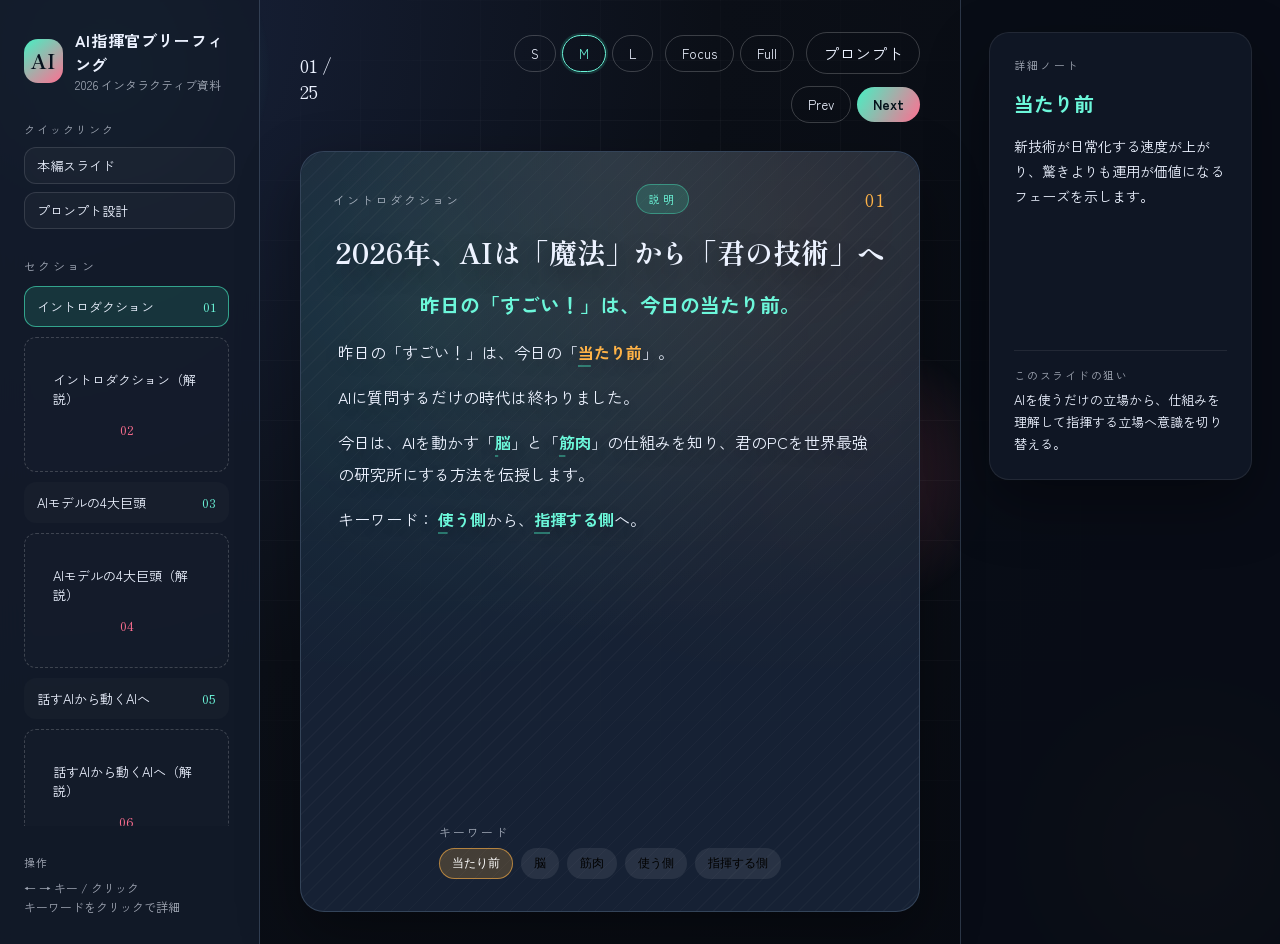
==== index.html @ 829281cc "Enhance prompt deck layout and effects" ====
<!doctype html>
<html lang="ja">
<head>
  <meta charset="utf-8" />
  <meta name="viewport" content="width=device-width, initial-scale=1" />
  <title>AI指揮官ブリーフィング 2026</title>
  <link rel="stylesheet" href="styles.css" />
  <script async src="https://www.googletagmanager.com/gtag/js?id=G-KHQQV2JC7B"></script>
  <script>
    window.dataLayer = window.dataLayer || [];
    function gtag() { dataLayer.push(arguments); }
    gtag("js", new Date());
    gtag("config", "G-KHQQV2JC7B");
  </script>
</head>
<body>
  <div class="ambient" aria-hidden="true">
    <div class="orb orb-one"></div>
    <div class="orb orb-two"></div>
    <div class="orb orb-three"></div>
    <div class="grid"></div>
  </div>

  <div class="petal-field" aria-hidden="true">
    <span class="petal" style="--x: 6%; --d: 18s; --delay: -3s; --size: 10px; --drift: 30px;"></span>
    <span class="petal" style="--x: 14%; --d: 22s; --delay: -8s; --size: 12px; --drift: 40px;"></span>
    <span class="petal" style="--x: 22%; --d: 20s; --delay: -5s; --size: 8px; --drift: 26px;"></span>
    <span class="petal" style="--x: 32%; --d: 26s; --delay: -12s; --size: 14px; --drift: 48px;"></span>
    <span class="petal" style="--x: 41%; --d: 19s; --delay: -2s; --size: 9px; --drift: 22px;"></span>
    <span class="petal" style="--x: 52%; --d: 24s; --delay: -10s; --size: 11px; --drift: 36px;"></span>
    <span class="petal" style="--x: 61%; --d: 21s; --delay: -6s; --size: 13px; --drift: 32px;"></span>
    <span class="petal" style="--x: 70%; --d: 23s; --delay: -9s; --size: 10px; --drift: 28px;"></span>
    <span class="petal" style="--x: 78%; --d: 27s; --delay: -15s; --size: 15px; --drift: 52px;"></span>
    <span class="petal" style="--x: 86%; --d: 20s; --delay: -4s; --size: 9px; --drift: 24px;"></span>
    <span class="petal" style="--x: 92%; --d: 25s; --delay: -11s; --size: 12px; --drift: 44px;"></span>
    <span class="petal" style="--x: 97%; --d: 19s; --delay: -7s; --size: 8px; --drift: 20px;"></span>
  </div>

  <div class="app">
    <aside class="sidebar">
      <div class="brand">
        <div class="brand-mark">AI</div>
        <div class="brand-text">
          <div class="brand-title">AI指揮官ブリーフィング</div>
          <div class="brand-sub">2026 インタラクティブ資料</div>
        </div>
      </div>

      <div class="quick-links">
        <div class="quick-title">クイックリンク</div>
        <div class="quick-list">
          <a class="quick-link" href="index.html">本編スライド</a>
          <a class="quick-link" href="prompt.html">プロンプト設計</a>
        </div>
      </div>

      <nav class="nav">
        <div class="nav-title">セクション</div>
        <ul id="nav-list" class="nav-list" aria-label="スライド一覧"></ul>
      </nav>

      <div class="sidebar-foot">
        <div class="hint">操作</div>
        <div class="hint-row">← → キー / クリック</div>
        <div class="hint-row">キーワードをクリックで詳細</div>
      </div>
    </aside>

    <main class="main">
      <header class="topbar">
        <div class="progress">
          <span id="progress-number">01</span>
          <span class="progress-divider">/</span>
          <span id="progress-total">12</span>
        </div>
        <div class="progress-bar"><span id="progress-bar"></span></div>
        <div class="controls">
          <div class="control-group size-controls" role="group" aria-label="スライドサイズ">
            <button class="btn size-btn" data-size="small" type="button">S</button>
            <button class="btn size-btn is-active" data-size="medium" type="button">M</button>
            <button class="btn size-btn" data-size="large" type="button">L</button>
          </div>
          <div class="control-group view-controls" role="group" aria-label="表示モード">
            <button id="focus-btn" class="btn" type="button" aria-pressed="false">Focus</button>
            <button id="fullscreen-btn" class="btn" type="button" aria-pressed="false">Full</button>
          </div>
          <div class="control-group link-controls" role="group" aria-label="関連ページ">
            <a class="btn" href="prompt.html">プロンプト</a>
          </div>
          <div class="control-group nav-controls">
            <button id="prev-btn" class="btn" type="button">Prev</button>
            <button id="next-btn" class="btn btn-primary" type="button">Next</button>
          </div>
        </div>
      </header>

      <section class="slide" aria-live="polite">
        <div class="slide-meta">
          <span id="slide-section" class="slide-section">イントロダクション</span>
          <span id="slide-variant" class="slide-variant">説明</span>
          <span id="slide-number" class="slide-number">01</span>
        </div>
        <h1 id="slide-title" class="slide-title"></h1>
        <h2 id="slide-headline" class="slide-headline"></h2>
        <div id="slide-body" class="slide-body"></div>
        <div class="keyword-area">
          <div class="keyword-label">キーワード</div>
          <div id="keyword-chips" class="keyword-chips"></div>
        </div>
      </section>
    </main>

    <aside class="detail">
      <div class="detail-inner">
        <div class="detail-title">詳細ノート</div>
        <div id="detail-keyword" class="detail-keyword">キーワードを選択</div>
        <div id="detail-text" class="detail-text">本文内のハイライト語をクリックすると、補足の説明が表示されます。</div>
        <div class="detail-footer">
          <div class="detail-foot-label">このスライドの狙い</div>
          <div id="detail-goal" class="detail-goal"></div>
        </div>
      </div>
    </aside>
  </div>

  <script src="script.js"></script>
</body>
</html>
---- styles.css ----
@import url("https://fonts.googleapis.com/css2?family=Shippori+Mincho:wght@500;700&family=Zen+Kaku+Gothic+New:wght@400;500;700&display=swap");

:root {
  color-scheme: light;
  --bg: #0b0f17;
  --bg-soft: #131b2a;
  --panel: rgba(19, 27, 42, 0.92);
  --panel-strong: rgba(24, 35, 54, 0.95);
  --text: #ecf2ff;
  --muted: rgba(236, 242, 255, 0.65);
  --accent: #46f0c3;
  --accent-strong: #6cf7da;
  --accent-warm: #ffb347;
  --accent-rose: #ff6f91;
  --border: rgba(109, 132, 162, 0.35);
  --shadow: 0 24px 60px rgba(0, 0, 0, 0.35);
  --title-font: "Shippori Mincho", "Yu Mincho", "YuMincho", serif;
  --body-font: "Zen Kaku Gothic New", "Yu Gothic", "YuGothic", sans-serif;
  --slide-max: 980px;
  --slide-pad: 32px;
  --title-size: 28px;
  --headline-size: 20px;
  --body-size: 16px;
  --text-max: 68ch;
}

* {
  box-sizing: border-box;
}

body {
  margin: 0;
  min-height: 100vh;
  font-family: var(--body-font);
  color: var(--text);
  background: radial-gradient(circle at top left, #1a2540 0%, #0b0f17 45%, #070a11 100%);
  overflow: hidden;
}

body.prompt-page {
  overflow: hidden;
  background: radial-gradient(circle at top right, #1f2a1f 0%, #0b1216 45%, #080a12 100%);
}

body.prompt-page::before {
  content: "";
  position: fixed;
  inset: 0;
  background: linear-gradient(120deg, rgba(255, 214, 102, 0.12), rgba(72, 201, 176, 0.08), rgba(7, 10, 17, 0));
  mix-blend-mode: screen;
  pointer-events: none;
  z-index: 0;
}

body.prompt-page::after {
  content: "";
  position: fixed;
  inset: 0;
  background-image: repeating-linear-gradient(0deg, rgba(255, 255, 255, 0.03) 0px, rgba(255, 255, 255, 0.03) 1px, transparent 1px, transparent 5px);
  opacity: 0.2;
  pointer-events: none;
  z-index: 0;
}

body.prompt-page .orb-one {
  background: radial-gradient(circle, rgba(255, 214, 102, 0.38), transparent 60%);
}

body.prompt-page .orb-two {
  background: radial-gradient(circle, rgba(72, 201, 176, 0.32), transparent 60%);
}

body.prompt-page .orb-three {
  background: radial-gradient(circle, rgba(255, 145, 77, 0.25), transparent 60%);
}

body.prompt-page .grid {
  background-image:
    linear-gradient(rgba(255, 255, 255, 0.035) 1px, transparent 1px),
    linear-gradient(90deg, rgba(255, 255, 255, 0.03) 1px, transparent 1px),
    linear-gradient(45deg, rgba(255, 255, 255, 0.02) 1px, transparent 1px);
  background-size: 72px 72px, 72px 72px, 36px 36px;
  mask-image: radial-gradient(circle at center, rgba(0, 0, 0, 1) 30%, transparent 75%);
}

body.prompt-page .petal {
  background: radial-gradient(circle at 30% 30%, rgba(255, 255, 255, 0.9), rgba(255, 214, 102, 0.6) 40%, rgba(255, 145, 77, 0.2) 75%);
  opacity: 0.45;
}

body.prompt-page .wind {
  position: absolute;
  inset: -20% -30%;
  background:
    radial-gradient(circle at 10% 20%, rgba(255, 255, 255, 0.2), transparent 55%),
    radial-gradient(circle at 80% 10%, rgba(255, 214, 102, 0.25), transparent 60%),
    radial-gradient(circle at 70% 70%, rgba(72, 201, 176, 0.22), transparent 60%),
    repeating-linear-gradient(25deg, rgba(255, 255, 255, 0.08) 0px, rgba(255, 255, 255, 0.08) 48px, transparent 48px, transparent 130px);
  filter: blur(5px);
  opacity: 0.85;
  mix-blend-mode: screen;
  animation: windFlow 16s ease-in-out infinite;
  pointer-events: none;
}

@keyframes windFlow {
  0% {
    transform: translate3d(-6%, 1%, 0) rotate(0.4deg) scale(1.02);
    opacity: 0.7;
  }
  50% {
    transform: translate3d(6%, -3%, 0) rotate(-0.6deg) scale(1.05);
    opacity: 0.95;
  }
  100% {
    transform: translate3d(-6%, 1%, 0) rotate(0.4deg) scale(1.02);
    opacity: 0.7;
  }
}

body[data-slide-size="small"] {
  --slide-max: 860px;
  --slide-pad: 28px;
  --title-size: 26px;
  --headline-size: 19px;
  --body-size: 15px;
  --text-max: 64ch;
}

body[data-slide-size="large"] {
  --slide-max: 1120px;
  --slide-pad: 38px;
  --title-size: 30px;
  --headline-size: 22px;
  --body-size: 17px;
  --text-max: 72ch;
}

.ambient {
  position: fixed;
  inset: 0;
  z-index: 0;
  pointer-events: none;
}

.petal-field {
  position: fixed;
  inset: 0;
  z-index: 0;
  pointer-events: none;
  overflow: hidden;
}

.petal {
  position: absolute;
  top: -10%;
  left: var(--x, 50%);
  width: var(--size, 10px);
  height: calc(var(--size, 10px) * 0.7);
  background: radial-gradient(circle at 30% 30%, rgba(255, 255, 255, 0.9), rgba(255, 179, 214, 0.65) 40%, rgba(255, 111, 145, 0.2) 75%);
  border-radius: 60% 40% 60% 40%;
  opacity: 0.5;
  filter: blur(0.2px);
  animation: petalFall var(--d, 20s) linear infinite;
  animation-delay: var(--delay, 0s);
  transform-origin: center;
}

.orb {
  position: absolute;
  border-radius: 999px;
  filter: blur(0px);
  opacity: 0.7;
  mix-blend-mode: screen;
}

.orb-one {
  width: 380px;
  height: 380px;
  background: radial-gradient(circle, rgba(70, 240, 195, 0.4), transparent 60%);
  top: -120px;
  left: -80px;
}

.orb-two {
  width: 420px;
  height: 420px;
  background: radial-gradient(circle, rgba(255, 179, 71, 0.32), transparent 60%);
  bottom: -160px;
  right: -120px;
}

.orb-three {
  width: 320px;
  height: 320px;
  background: radial-gradient(circle, rgba(255, 111, 145, 0.28), transparent 60%);
  top: 35%;
  right: 20%;
}

.grid {
  position: absolute;
  inset: 0;
  background-image:
    linear-gradient(rgba(255, 255, 255, 0.04) 1px, transparent 1px),
    linear-gradient(90deg, rgba(255, 255, 255, 0.04) 1px, transparent 1px);
  background-size: 60px 60px;
  mask-image: radial-gradient(circle at center, rgba(0, 0, 0, 1) 35%, transparent 70%);
  animation: gridFloat 24s ease-in-out infinite;
}

.app {
  position: relative;
  z-index: 1;
  display: grid;
  grid-template-columns: 260px minmax(0, 1fr) 320px;
  min-height: 100vh;
}

.app.focus-mode {
  grid-template-columns: 76px minmax(0, 1fr) 0px;
}

.app.focus-mode .detail {
  display: none;
}

.app.focus-mode .sidebar {
  padding: 20px 10px;
}

.app.focus-mode .brand-text,
.app.focus-mode .nav-title,
.app.focus-mode .sidebar-foot,
.app.focus-mode .quick-links {
  display: none;
}

.app.focus-mode .nav-item {
  justify-content: center;
  padding: 8px;
}

.app.focus-mode .nav-item span:first-child {
  display: none;
}

.sidebar {
  background: var(--panel);
  backdrop-filter: blur(16px);
  padding: 28px 24px;
  border-right: 1px solid var(--border);
  display: flex;
  flex-direction: column;
  gap: 28px;
}

.brand {
  display: flex;
  align-items: center;
  gap: 12px;
}

.brand-mark {
  width: 44px;
  height: 44px;
  border-radius: 14px;
  background: linear-gradient(140deg, var(--accent), var(--accent-rose));
  font-weight: 700;
  display: grid;
  place-items: center;
  font-family: var(--title-font);
  color: #07121e;
  font-size: 20px;
}

.brand-title {
  font-weight: 700;
  font-size: 16px;
  letter-spacing: 0.04em;
}

.brand-sub {
  font-size: 12px;
  color: var(--muted);
}

.quick-links {
  display: flex;
  flex-direction: column;
  gap: 10px;
}

.quick-title {
  font-size: 11px;
  letter-spacing: 0.18em;
  text-transform: uppercase;
  color: var(--muted);
}

.quick-list {
  display: flex;
  flex-direction: column;
  gap: 8px;
}

.quick-link {
  display: inline-flex;
  align-items: center;
  gap: 8px;
  padding: 8px 12px;
  border-radius: 12px;
  border: 1px solid rgba(255, 255, 255, 0.12);
  color: var(--text);
  text-decoration: none;
  font-size: 13px;
  transition: all 0.2s ease;
  background: rgba(255, 255, 255, 0.03);
}

.quick-link:hover {
  border-color: rgba(70, 240, 195, 0.6);
  color: var(--accent-strong);
  transform: translateX(2px);
}

.nav-title {
  font-size: 12px;
  text-transform: uppercase;
  letter-spacing: 0.2em;
  color: var(--muted);
  margin-bottom: 12px;
}

.nav-list {
  list-style: none;
  padding: 0;
  margin: 0;
  display: flex;
  flex-direction: column;
  gap: 10px;
  max-height: 60vh;
  overflow: auto;
  padding-right: 6px;
}

.nav-list::-webkit-scrollbar {
  width: 4px;
}

.nav-list::-webkit-scrollbar-thumb {
  background: rgba(255, 255, 255, 0.2);
  border-radius: 999px;
}

.nav-item {
  display: flex;
  align-items: center;
  justify-content: space-between;
  gap: 12px;
  padding: 10px 12px;
  border-radius: 12px;
  background: rgba(255, 255, 255, 0.02);
  border: 1px solid transparent;
  cursor: pointer;
  transition: all 0.2s ease;
}

.nav-item:hover {
  border-color: rgba(255, 255, 255, 0.15);
  transform: translateX(2px);
}

.nav-item.active {
  background: rgba(70, 240, 195, 0.12);
  border-color: rgba(70, 240, 195, 0.6);
}

.nav-item.detail {
  border: 1px dashed rgba(255, 255, 255, 0.18);
  background: rgba(255, 255, 255, 0.01);
}

.nav-item.detail.active {
  border-color: rgba(255, 179, 71, 0.6);
  background: rgba(255, 179, 71, 0.12);
}

.nav-item span {
  font-size: 13px;
}

.nav-index {
  font-family: var(--title-font);
  font-size: 14px;
  color: var(--accent-strong);
}

.nav-item.detail .nav-index {
  color: var(--accent-rose);
}

.sidebar-foot {
  margin-top: auto;
  font-size: 12px;
  color: var(--muted);
  line-height: 1.6;
}

.hint {
  font-size: 11px;
  letter-spacing: 0.12em;
  text-transform: uppercase;
  margin-bottom: 6px;
}

.main {
  padding: 32px 40px 32px 40px;
  display: flex;
  flex-direction: column;
  gap: 28px;
  align-items: stretch;
}

.topbar {
  display: flex;
  align-items: center;
  gap: 16px;
}

.progress {
  font-family: var(--title-font);
  font-size: 18px;
}

.progress-bar {
  flex: 1;
  height: 6px;
  border-radius: 999px;
  background: rgba(255, 255, 255, 0.08);
  overflow: hidden;
}

#progress-bar {
  display: block;
  height: 100%;
  width: 0%;
  background: linear-gradient(90deg, var(--accent), var(--accent-warm));
  transition: width 0.3s ease;
}

.controls {
  display: flex;
  gap: 12px;
  align-items: center;
  justify-content: flex-end;
  flex-wrap: wrap;
}

.control-group {
  display: flex;
  gap: 6px;
  align-items: center;
}

.size-btn.is-active,
.btn.active {
  border-color: var(--accent-strong);
  color: var(--accent-strong);
  box-shadow: 0 0 0 2px rgba(70, 240, 195, 0.15);
}

.btn {
  padding: 8px 16px;
  border-radius: 999px;
  border: 1px solid rgba(255, 255, 255, 0.2);
  background: transparent;
  color: var(--text);
  font-family: var(--body-font);
  cursor: pointer;
  transition: all 0.2s ease;
  display: inline-flex;
  align-items: center;
  justify-content: center;
  text-decoration: none;
}

.btn:hover {
  border-color: var(--accent-strong);
  color: var(--accent-strong);
}

.btn-primary {
  background: linear-gradient(120deg, var(--accent), var(--accent-rose));
  color: #04121a;
  border: none;
  font-weight: 700;
}

.slide {
  flex: 1;
  background: var(--panel-strong);
  border-radius: 24px;
  padding: var(--slide-pad);
  border: 1px solid var(--border);
  box-shadow: var(--shadow);
  display: flex;
  flex-direction: column;
  gap: 18px;
  position: relative;
  overflow: hidden;
  width: 100%;
  max-width: var(--slide-max);
  align-self: center;
}

.slide.swap {
  animation: fadeUp 0.6s ease;
}

.slide::before {
  content: "";
  position: absolute;
  inset: 0;
  border-radius: 24px;
  background-image:
    radial-gradient(circle at 20% 20%, rgba(70, 240, 195, 0.12) 0%, transparent 50%),
    radial-gradient(circle at 80% 10%, rgba(255, 179, 71, 0.12) 0%, transparent 55%),
    repeating-linear-gradient(135deg, rgba(255, 255, 255, 0.04) 0px, rgba(255, 255, 255, 0.04) 1px, transparent 1px, transparent 12px);
  opacity: 0.65;
  animation: patternDrift 16s ease-in-out infinite;
  pointer-events: none;
  z-index: 0;
}

.slide::after {
  content: "";
  position: absolute;
  inset: 0;
  border-radius: 24px;
  background: radial-gradient(circle at 50% 0%, rgba(255, 255, 255, 0.1), transparent 60%);
  opacity: 0.6;
  pointer-events: none;
  z-index: 0;
}

.slide > * {
  position: relative;
  z-index: 1;
}

.slide.is-detail {
  border-color: rgba(255, 179, 71, 0.5);
  box-shadow: 0 26px 70px rgba(255, 179, 71, 0.15);
}

.slide.is-detail::before {
  background-image:
    radial-gradient(circle at 20% 20%, rgba(255, 179, 71, 0.18) 0%, transparent 55%),
    radial-gradient(circle at 80% 80%, rgba(255, 111, 145, 0.16) 0%, transparent 60%),
    repeating-linear-gradient(115deg, rgba(255, 255, 255, 0.05) 0px, rgba(255, 255, 255, 0.05) 1px, transparent 1px, transparent 10px);
  opacity: 0.75;
}

.slide-meta {
  display: flex;
  justify-content: space-between;
  align-items: center;
  text-transform: uppercase;
  font-size: 12px;
  letter-spacing: 0.18em;
  color: var(--muted);
  gap: 12px;
}

.slide-number {
  font-family: var(--title-font);
  font-size: 18px;
  color: var(--accent-warm);
}

.slide-variant {
  font-size: 11px;
  letter-spacing: 0.2em;
  padding: 6px 12px;
  border-radius: 999px;
  background: rgba(70, 240, 195, 0.16);
  border: 1px solid rgba(70, 240, 195, 0.4);
  color: var(--accent-strong);
  text-transform: uppercase;
}

.slide.is-detail .slide-variant {
  background: rgba(255, 179, 71, 0.18);
  border-color: rgba(255, 179, 71, 0.6);
  color: #ffe6c2;
  animation: badgePulse 2.6s ease-in-out infinite;
}

.slide-title {
  font-family: var(--title-font);
  font-size: var(--title-size);
  margin: 0;
  max-width: var(--text-max);
  margin-left: auto;
  margin-right: auto;
  text-shadow: 0 10px 24px rgba(0, 0, 0, 0.35);
}

.slide-headline {
  font-size: var(--headline-size);
  margin: 0;
  color: var(--accent-strong);
  max-width: var(--text-max);
  margin-left: auto;
  margin-right: auto;
}

.slide-body {
  font-size: var(--body-size);
  line-height: 1.95;
  color: var(--text);
  max-width: var(--text-max);
  margin-left: auto;
  margin-right: auto;
  text-shadow: 0 6px 16px rgba(0, 0, 0, 0.28);
}

.slide-body p {
  margin: 0 0 14px;
}

.kw {
  color: var(--accent-strong);
  font-weight: 700;
  cursor: pointer;
  position: relative;
  transition: color 0.2s ease;
}

.kw::after {
  content: "";
  position: absolute;
  left: 0;
  bottom: -3px;
  width: 100%;
  height: 2px;
  background: rgba(70, 240, 195, 0.4);
  transform: scaleX(0.2);
  transform-origin: left;
  transition: transform 0.2s ease;
}

.kw:hover {
  color: var(--accent);
}

.kw:hover::after {
  transform: scaleX(1);
}

.kw.active {
  color: var(--accent-warm);
}

.keyword-area {
  margin-top: auto;
  max-width: var(--text-max);
  margin-left: auto;
  margin-right: auto;
}

.keyword-label {
  font-size: 12px;
  color: var(--muted);
  letter-spacing: 0.16em;
  text-transform: uppercase;
  margin-bottom: 8px;
}

.keyword-chips {
  display: flex;
  flex-wrap: wrap;
  gap: 8px;
}

.chip {
  padding: 6px 12px;
  border-radius: 999px;
  font-size: 12px;
  background: rgba(255, 255, 255, 0.08);
  border: 1px solid transparent;
  cursor: pointer;
  transition: all 0.2s ease;
}

.chip:hover {
  border-color: rgba(255, 255, 255, 0.2);
}

.chip.active {
  background: rgba(255, 179, 71, 0.2);
  border-color: rgba(255, 179, 71, 0.6);
  color: #fff;
}

.detail {
  background: rgba(9, 14, 23, 0.92);
  border-left: 1px solid var(--border);
  padding: 32px 28px;
  display: flex;
  flex-direction: column;
}

.prompt-app {
  position: relative;
  z-index: 1;
  display: grid;
  grid-template-columns: minmax(0, 1fr) 320px;
  gap: 24px;
  padding: 32px 40px 40px;
  align-items: start;
  min-height: 100vh;
}

.prompt-header {
  grid-column: 1 / -1;
  display: flex;
  align-items: center;
  justify-content: space-between;
  gap: 16px;
}

.prompt-brand {
  display: flex;
  align-items: center;
  gap: 12px;
}

.prompt-link {
  color: var(--accent-strong);
  text-decoration: none;
  font-size: 13px;
  padding: 6px 12px;
  border-radius: 999px;
  border: 1px solid rgba(70, 240, 195, 0.4);
  transition: all 0.2s ease;
}

.prompt-link:hover {
  color: #00131d;
  background: rgba(70, 240, 195, 0.9);
}

.prompt-slide {
  justify-self: center;
}

.prompt-detail {
  padding: 0;
  border-left: none;
  background: transparent;
}

.prompt-topbar {
  margin-bottom: 12px;
}

.detail-inner {
  background: rgba(17, 24, 38, 0.92);
  border: 1px solid rgba(255, 255, 255, 0.08);
  border-radius: 20px;
  padding: 24px;
  display: flex;
  flex-direction: column;
  gap: 16px;
  box-shadow: var(--shadow);
}

.detail-inner.pulse {
  animation: pulse 0.4s ease;
}

.detail-title {
  text-transform: uppercase;
  letter-spacing: 0.2em;
  font-size: 11px;
  color: var(--muted);
}

.detail-keyword {
  font-size: 20px;
  font-weight: 700;
  color: var(--accent-strong);
}

.detail-text {
  font-size: 14px;
  line-height: 1.8;
  color: var(--text);
  min-height: 200px;
}

.detail-footer {
  margin-top: auto;
  border-top: 1px solid rgba(255, 255, 255, 0.08);
  padding-top: 16px;
  color: var(--muted);
  font-size: 13px;
}

.detail-foot-label {
  text-transform: uppercase;
  letter-spacing: 0.16em;
  font-size: 11px;
  margin-bottom: 6px;
}

.detail-goal {
  color: var(--text);
  line-height: 1.7;
}

@keyframes fadeUp {
  from {
    opacity: 0;
    transform: translateY(16px);
  }
  to {
    opacity: 1;
    transform: translateY(0);
  }
}

@keyframes patternDrift {
  0% {
    background-position: 0% 0%;
    transform: translateY(0px);
  }
  50% {
    background-position: 40% 60%;
    transform: translateY(-6px);
  }
  100% {
    background-position: 0% 0%;
    transform: translateY(0px);
  }
}

@keyframes gridFloat {
  0%,
  100% {
    transform: translateY(0px);
    opacity: 0.7;
  }
  50% {
    transform: translateY(-10px);
    opacity: 0.9;
  }
}

@keyframes petalFall {
  0% {
    transform: translate3d(0, -10vh, 0) rotate(0deg);
    opacity: 0;
  }
  10% {
    opacity: 0.7;
  }
  100% {
    transform: translate3d(var(--drift, 30px), 110vh, 0) rotate(200deg);
    opacity: 0;
  }
}

@keyframes badgePulse {
  0%,
  100% {
    box-shadow: 0 0 0 rgba(255, 179, 71, 0);
  }
  50% {
    box-shadow: 0 0 18px rgba(255, 179, 71, 0.35);
  }
}

@keyframes pulse {
  from {
    transform: scale(0.98);
    box-shadow: 0 0 0 rgba(70, 240, 195, 0.0);
  }
  to {
    transform: scale(1);
    box-shadow: 0 0 24px rgba(70, 240, 195, 0.25);
  }
}

@media (max-width: 1100px) {
  .app {
    grid-template-columns: 220px minmax(0, 1fr);
  }

  .detail {
    display: none;
  }

  .prompt-app {
    grid-template-columns: 1fr;
  }

  .prompt-page .detail {
    display: flex;
  }

  .app.focus-mode .sidebar {
    display: none;
  }
}

@media (max-width: 860px) {
  body {
    overflow: auto;
    --slide-max: 100%;
    --slide-pad: 22px;
    --title-size: 24px;
    --headline-size: 18px;
    --body-size: 15px;
    --text-max: 60ch;
  }

  .app {
    grid-template-columns: 1fr;
  }

  .sidebar {
    border-right: none;
    border-bottom: 1px solid var(--border);
  }

  .main {
    padding: 24px;
  }

  .topbar {
    flex-wrap: wrap;
  }

  .controls {
    width: 100%;
    justify-content: flex-start;
  }

  .nav-list {
    flex-direction: row;
    flex-wrap: nowrap;
    overflow-x: auto;
    max-height: none;
    padding-bottom: 6px;
  }

  .nav-item {
    min-width: 160px;
    flex: 0 0 auto;
  }

  .nav-item span:first-child {
    white-space: nowrap;
  }

  .detail {
    display: none;
  }

  .prompt-app {
    padding: 24px;
  }

  .prompt-page .detail {
    display: flex;
  }
}
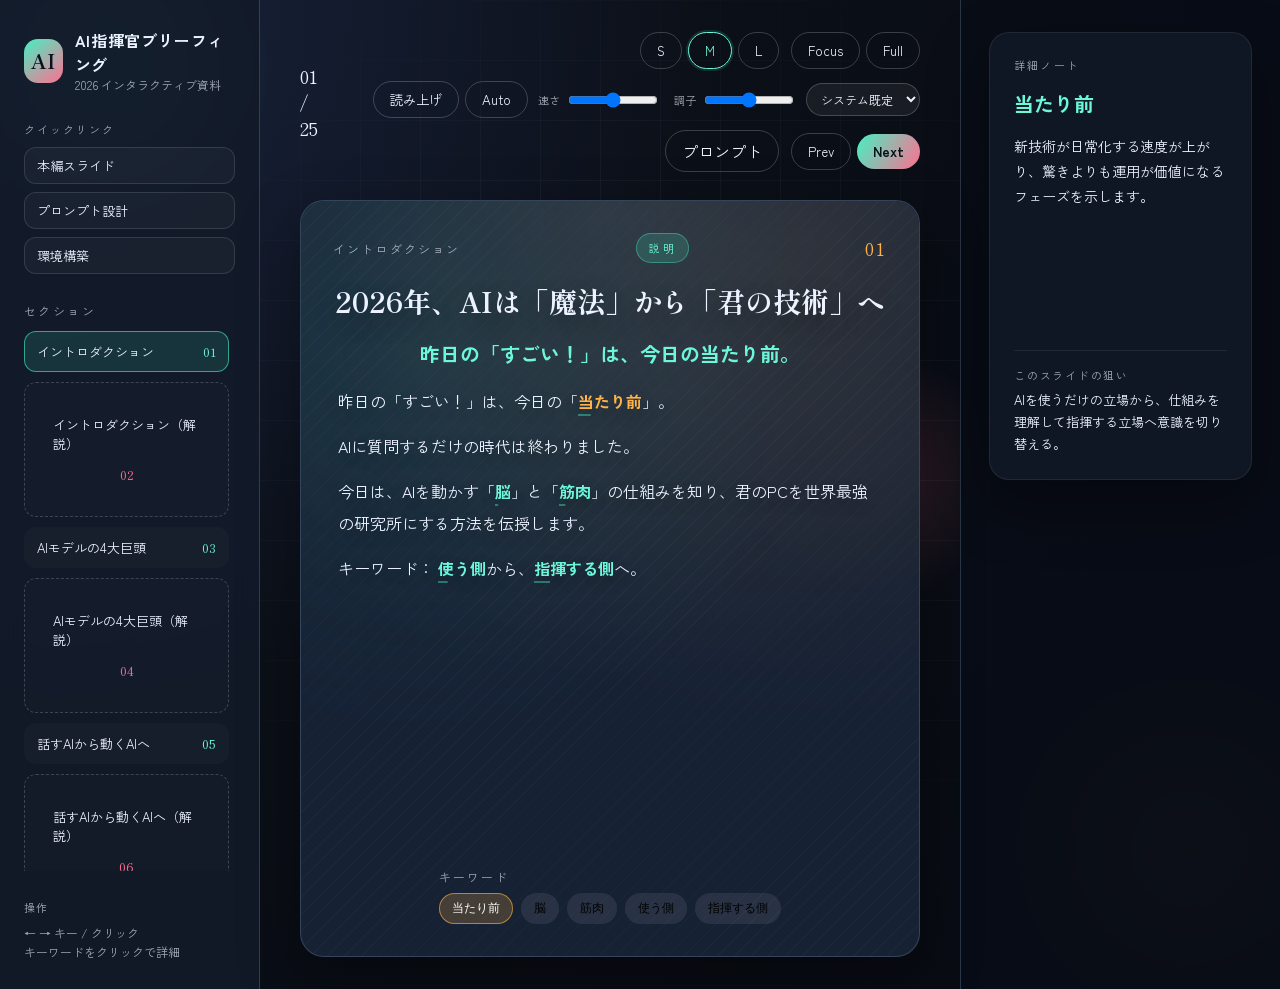
==== commit bd62c3af: "Fix TTS auto sync and pronunciation" ====
--- a/index.html
+++ b/index.html
@@ -51,6 +51,7 @@
         <div class="quick-list">
           <a class="quick-link" href="index.html">本編スライド</a>
           <a class="quick-link" href="prompt.html">プロンプト設計</a>
+          <a class="quick-link" href="roadmap.html">環境構築</a>
         </div>
       </div>
 
@@ -83,6 +84,17 @@
           <div class="control-group view-controls" role="group" aria-label="表示モード">
             <button id="focus-btn" class="btn" type="button" aria-pressed="false">Focus</button>
             <button id="fullscreen-btn" class="btn" type="button" aria-pressed="false">Full</button>
+          </div>
+          <div class="control-group tts-controls" role="group" aria-label="読み上げ">
+            <button id="tts-btn" class="btn" type="button" aria-pressed="false">読み上げ</button>
+            <button id="tts-auto-btn" class="btn" type="button" aria-pressed="false">Auto</button>
+            <label class="tts-label">速さ
+              <input id="tts-rate" class="tts-range" type="range" min="0.7" max="1.3" step="0.1" value="1.0" />
+            </label>
+            <label class="tts-label">調子
+              <input id="tts-pitch" class="tts-range" type="range" min="0.8" max="1.2" step="0.1" value="1.0" />
+            </label>
+            <select id="tts-voice" class="tts-select" aria-label="音声"></select>
           </div>
           <div class="control-group link-controls" role="group" aria-label="関連ページ">
             <a class="btn" href="prompt.html">プロンプト</a>
--- a/styles.css
+++ b/styles.css
@@ -118,6 +118,115 @@
   }
 }
 
+body.roadmap-page {
+  background: radial-gradient(circle at bottom left, #1a1d2e 0%, #0a0d16 45%, #070911 100%);
+  position: relative;
+}
+
+body.roadmap-page::before {
+  content: "";
+  position: fixed;
+  inset: 0;
+  background:
+    radial-gradient(ellipse at 50% 110%, rgba(108, 209, 255, 0.22), transparent 60%),
+    radial-gradient(ellipse at 20% 120%, rgba(255, 177, 214, 0.18), transparent 55%);
+  mix-blend-mode: screen;
+  opacity: 0.55;
+  pointer-events: none;
+  z-index: 0;
+  animation: tideGlow 18s ease-in-out infinite;
+}
+
+body.roadmap-page::after {
+  content: "";
+  position: fixed;
+  inset: 0;
+  background-image:
+    repeating-radial-gradient(circle at 50% 120%, rgba(255, 255, 255, 0.06) 0px, rgba(255, 255, 255, 0.06) 1px, transparent 1px, transparent 28px);
+  opacity: 0.35;
+  pointer-events: none;
+  z-index: 0;
+  animation: ringDrift 22s linear infinite;
+}
+
+body.roadmap-page .orb-one {
+  background: radial-gradient(circle, rgba(126, 141, 255, 0.4), transparent 60%);
+}
+
+body.roadmap-page .orb-two {
+  background: radial-gradient(circle, rgba(108, 209, 255, 0.35), transparent 60%);
+}
+
+body.roadmap-page .orb-three {
+  background: radial-gradient(circle, rgba(255, 177, 214, 0.25), transparent 60%);
+}
+
+body.roadmap-page .grid {
+  background-image:
+    linear-gradient(rgba(255, 255, 255, 0.03) 1px, transparent 1px),
+    linear-gradient(90deg, rgba(255, 255, 255, 0.035) 1px, transparent 1px);
+  background-size: 72px 72px;
+  mask-image: radial-gradient(circle at center, rgba(0, 0, 0, 1) 25%, transparent 75%);
+}
+
+body.roadmap-page .mist {
+  position: absolute;
+  left: -10%;
+  right: -10%;
+  bottom: -30%;
+  height: 70%;
+  background:
+    radial-gradient(circle at 20% 80%, rgba(108, 209, 255, 0.25), transparent 60%),
+    radial-gradient(circle at 60% 100%, rgba(126, 141, 255, 0.3), transparent 55%),
+    radial-gradient(circle at 90% 90%, rgba(255, 177, 214, 0.22), transparent 55%),
+    linear-gradient(180deg, rgba(10, 13, 22, 0) 0%, rgba(10, 13, 22, 0.85) 90%);
+  filter: blur(6px);
+  opacity: 0.85;
+  mix-blend-mode: screen;
+  animation: mistRise 14s ease-in-out infinite;
+  pointer-events: none;
+}
+
+@keyframes mistRise {
+  0% {
+    transform: translate3d(0, 18%, 0) scale(1);
+    opacity: 0.7;
+  }
+  50% {
+    transform: translate3d(0, -6%, 0) scale(1.06);
+    opacity: 0.95;
+  }
+  100% {
+    transform: translate3d(0, 18%, 0) scale(1);
+    opacity: 0.7;
+  }
+}
+
+@keyframes tideGlow {
+  0% {
+    transform: translateY(6%) scale(1);
+    opacity: 0.45;
+  }
+  50% {
+    transform: translateY(-4%) scale(1.04);
+    opacity: 0.7;
+  }
+  100% {
+    transform: translateY(6%) scale(1);
+    opacity: 0.45;
+  }
+}
+
+@keyframes ringDrift {
+  0% {
+    transform: translateY(0%);
+  }
+  100% {
+    transform: translateY(-6%);
+  }
+}
+\n  50% {\n    transform: translate3d(0, -6%, 0) scale(1.06);\n    opacity: 0.95;\n  }\n  100% {\n    transform: translate3d(0, 18%, 0) scale(1);\n    opacity: 0.7;\n  }\n}
+
 body[data-slide-size="small"] {
   --slide-max: 860px;
   --slide-pad: 28px;
@@ -490,6 +599,45 @@
   color: var(--accent-strong);
 }
 
+.btn.is-speaking {
+  background: rgba(70, 240, 195, 0.2);
+  border-color: rgba(70, 240, 195, 0.6);
+  color: var(--accent-strong);
+}
+
+.btn.is-disabled {
+  opacity: 0.5;
+  cursor: not-allowed;
+  pointer-events: none;
+}
+
+.tts-label {
+  display: inline-flex;
+  align-items: center;
+  gap: 6px;
+  font-size: 11px;
+  color: var(--muted);
+  padding: 0 4px;
+}
+
+.tts-range {
+  width: 90px;
+}
+
+.tts-select {
+  background: rgba(255, 255, 255, 0.06);
+  border: 1px solid rgba(255, 255, 255, 0.2);
+  color: var(--text);
+  padding: 6px 10px;
+  border-radius: 999px;
+  font-size: 12px;
+  font-family: var(--body-font);
+}
+
+.tts-select option {
+  color: #0b0f17;
+}
+
 .btn-primary {
   background: linear-gradient(120deg, var(--accent), var(--accent-rose));
   color: #04121a;
@@ -978,3 +1126,4 @@
     display: flex;
   }
 }
+
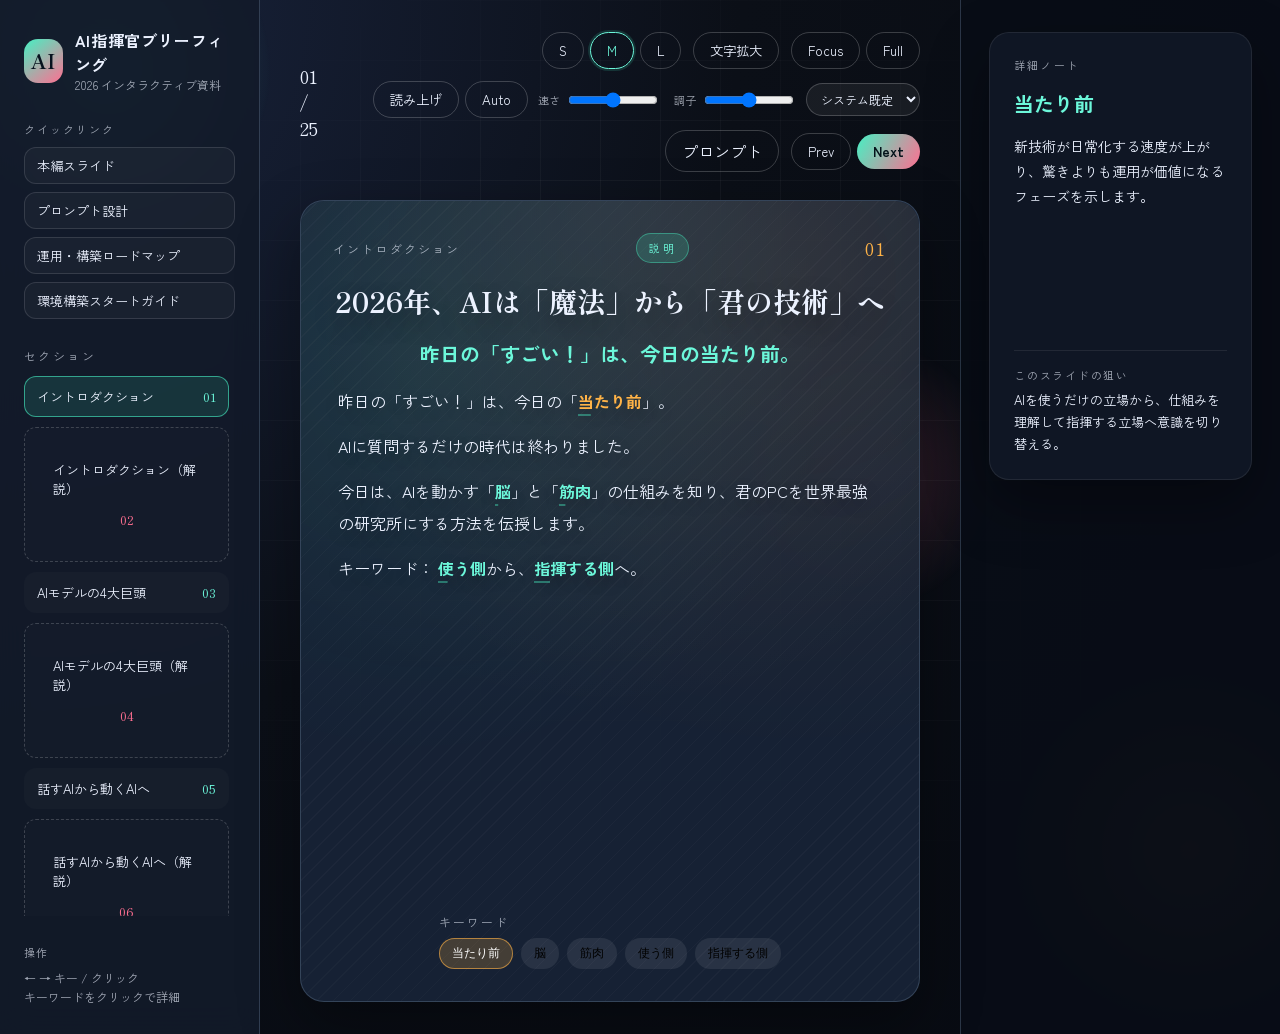
==== commit de72ffdd: "Add setup guide page and text zoom mode" ====
--- a/index.html
+++ b/index.html
@@ -51,7 +51,8 @@
         <div class="quick-list">
           <a class="quick-link" href="index.html">本編スライド</a>
           <a class="quick-link" href="prompt.html">プロンプト設計</a>
-          <a class="quick-link" href="roadmap.html">環境構築</a>
+          <a class="quick-link" href="roadmap.html">運用・構築ロードマップ</a>
+          <a class="quick-link" href="setup.html">環境構築スタートガイド</a>
         </div>
       </div>
 
@@ -80,6 +81,9 @@
             <button class="btn size-btn" data-size="small" type="button">S</button>
             <button class="btn size-btn is-active" data-size="medium" type="button">M</button>
             <button class="btn size-btn" data-size="large" type="button">L</button>
+          </div>
+          <div class="control-group zoom-controls" role="group" aria-label="文字拡大">
+            <button id="zoom-btn" class="btn" type="button" aria-pressed="false">文字拡大</button>
           </div>
           <div class="control-group view-controls" role="group" aria-label="表示モード">
             <button id="focus-btn" class="btn" type="button" aria-pressed="false">Focus</button>
--- a/styles.css
+++ b/styles.css
@@ -187,6 +187,91 @@
   pointer-events: none;
 }
 
+body.setup-page {
+  background: radial-gradient(circle at top left, #1b2438 0%, #0b0f1a 48%, #070a12 100%);
+  position: relative;
+}
+
+body.setup-page::before {
+  content: "";
+  position: fixed;
+  inset: 0;
+  background:
+    radial-gradient(ellipse at 10% 20%, rgba(108, 209, 255, 0.2), transparent 55%),
+    radial-gradient(ellipse at 80% 10%, rgba(70, 240, 195, 0.15), transparent 55%),
+    radial-gradient(ellipse at 70% 85%, rgba(255, 179, 214, 0.18), transparent 60%);
+  mix-blend-mode: screen;
+  opacity: 0.7;
+  pointer-events: none;
+  z-index: 0;
+  animation: setupGlow 16s ease-in-out infinite;
+}
+
+body.setup-page::after {
+  content: "";
+  position: fixed;
+  inset: 0;
+  background-image:
+    repeating-linear-gradient(120deg, rgba(255, 255, 255, 0.04) 0px, rgba(255, 255, 255, 0.04) 1px, transparent 1px, transparent 40px),
+    repeating-linear-gradient(0deg, rgba(255, 255, 255, 0.03) 0px, rgba(255, 255, 255, 0.03) 1px, transparent 1px, transparent 6px);
+  opacity: 0.35;
+  pointer-events: none;
+  z-index: 0;
+  animation: setupSweep 22s linear infinite;
+}
+
+body.setup-page .orb-one {
+  background: radial-gradient(circle, rgba(70, 240, 195, 0.45), transparent 60%);
+}
+
+body.setup-page .orb-two {
+  background: radial-gradient(circle, rgba(108, 209, 255, 0.38), transparent 60%);
+}
+
+body.setup-page .orb-three {
+  background: radial-gradient(circle, rgba(255, 179, 214, 0.3), transparent 60%);
+}
+
+body.setup-page .grid {
+  background-image:
+    linear-gradient(rgba(255, 255, 255, 0.035) 1px, transparent 1px),
+    linear-gradient(90deg, rgba(255, 255, 255, 0.035) 1px, transparent 1px);
+  background-size: 68px 68px;
+  mask-image: radial-gradient(circle at center, rgba(0, 0, 0, 1) 25%, transparent 75%);
+}
+
+body.setup-page .signal {
+  position: absolute;
+  inset: -20% -20%;
+  background:
+    radial-gradient(circle at 20% 30%, rgba(255, 255, 255, 0.18), transparent 55%),
+    radial-gradient(circle at 80% 70%, rgba(70, 240, 195, 0.2), transparent 60%),
+    repeating-linear-gradient(110deg, rgba(255, 255, 255, 0.07) 0px, rgba(255, 255, 255, 0.07) 36px, transparent 36px, transparent 120px);
+  filter: blur(4px);
+  opacity: 0.85;
+  mix-blend-mode: screen;
+  animation: signalDrift 18s ease-in-out infinite;
+  pointer-events: none;
+}
+
+body.setup-page .uplift {
+  position: absolute;
+  left: -8%;
+  right: -8%;
+  bottom: -35%;
+  height: 70%;
+  background:
+    radial-gradient(circle at 20% 80%, rgba(108, 209, 255, 0.25), transparent 60%),
+    radial-gradient(circle at 60% 90%, rgba(70, 240, 195, 0.22), transparent 60%),
+    radial-gradient(circle at 85% 75%, rgba(255, 179, 214, 0.22), transparent 65%),
+    linear-gradient(180deg, rgba(11, 15, 26, 0) 0%, rgba(11, 15, 26, 0.88) 90%);
+  filter: blur(6px);
+  opacity: 0.9;
+  mix-blend-mode: screen;
+  animation: upliftFlow 14s ease-in-out infinite;
+  pointer-events: none;
+}
+
 @keyframes mistRise {
   0% {
     transform: translate3d(0, 18%, 0) scale(1);
@@ -223,6 +308,60 @@
   }
   100% {
     transform: translateY(-6%);
+  }
+}
+
+@keyframes setupGlow {
+  0% {
+    transform: translate3d(0, 5%, 0) scale(1);
+    opacity: 0.55;
+  }
+  50% {
+    transform: translate3d(0, -4%, 0) scale(1.05);
+    opacity: 0.85;
+  }
+  100% {
+    transform: translate3d(0, 5%, 0) scale(1);
+    opacity: 0.55;
+  }
+}
+
+@keyframes setupSweep {
+  0% {
+    transform: translateX(0%);
+  }
+  100% {
+    transform: translateX(-4%);
+  }
+}
+
+@keyframes signalDrift {
+  0% {
+    transform: translate3d(-6%, 2%, 0) rotate(0.3deg) scale(1);
+    opacity: 0.7;
+  }
+  50% {
+    transform: translate3d(6%, -3%, 0) rotate(-0.4deg) scale(1.05);
+    opacity: 0.95;
+  }
+  100% {
+    transform: translate3d(-6%, 2%, 0) rotate(0.3deg) scale(1);
+    opacity: 0.7;
+  }
+}
+
+@keyframes upliftFlow {
+  0% {
+    transform: translate3d(0, 16%, 0) scale(1);
+    opacity: 0.75;
+  }
+  50% {
+    transform: translate3d(0, -6%, 0) scale(1.06);
+    opacity: 0.98;
+  }
+  100% {
+    transform: translate3d(0, 16%, 0) scale(1);
+    opacity: 0.75;
   }
 }
 \n  50% {\n    transform: translate3d(0, -6%, 0) scale(1.06);\n    opacity: 0.95;\n  }\n  100% {\n    transform: translate3d(0, 18%, 0) scale(1);\n    opacity: 0.7;\n  }\n}
@@ -243,6 +382,32 @@
   --headline-size: 22px;
   --body-size: 17px;
   --text-max: 72ch;
+}
+
+body.text-zoom {
+  --slide-max: 100%;
+  --slide-pad: clamp(32px, 3vw, 56px);
+  --title-size: clamp(30px, 3vw, 44px);
+  --headline-size: clamp(22px, 2.4vw, 34px);
+  --body-size: clamp(18px, 1.7vw, 26px);
+  --text-max: 100%;
+}
+
+body.text-zoom .slide-title,
+body.text-zoom .slide-headline,
+body.text-zoom .slide-body {
+  max-width: 100%;
+}
+
+body.text-zoom .main {
+  padding-left: clamp(16px, 2vw, 32px);
+  padding-right: clamp(16px, 2vw, 32px);
+}
+
+body.text-zoom .slide {
+  max-width: 100%;
+  width: 100%;
+  align-self: stretch;
 }
 
 .ambient {
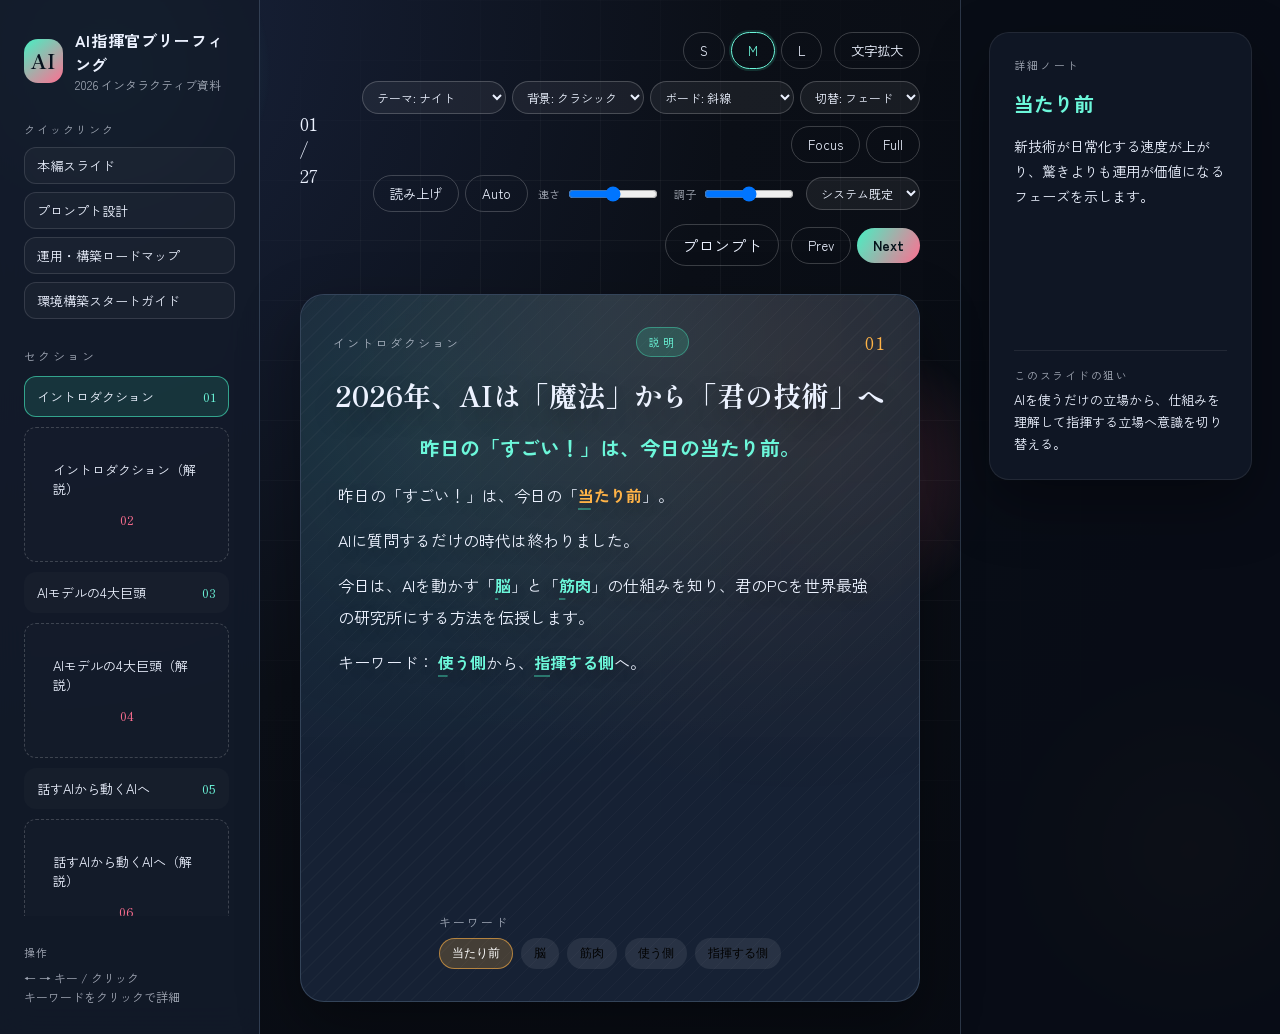
==== commit 92b60297: "Add selectable themes, backgrounds, boards, and transitions" ====
--- a/index.html
+++ b/index.html
@@ -13,12 +13,17 @@
     gtag("config", "G-KHQQV2JC7B");
   </script>
 </head>
-<body>
+<body data-theme="night" data-bg="classic" data-board="diagonal" data-transition="fade">
   <div class="ambient" aria-hidden="true">
     <div class="orb orb-one"></div>
     <div class="orb orb-two"></div>
     <div class="orb orb-three"></div>
     <div class="grid"></div>
+    <div class="wind"></div>
+    <div class="mist"></div>
+    <div class="signal"></div>
+    <div class="uplift"></div>
+    <div class="aurora"></div>
   </div>
 
   <div class="petal-field" aria-hidden="true">
@@ -85,6 +90,36 @@
           <div class="control-group zoom-controls" role="group" aria-label="文字拡大">
             <button id="zoom-btn" class="btn" type="button" aria-pressed="false">文字拡大</button>
           </div>
+          <div class="control-group fx-controls" role="group" aria-label="演出">
+            <select id="fx-theme" class="fx-select" aria-label="テーマ">
+              <option value="night">テーマ: ナイト</option>
+              <option value="forest">テーマ: フォレスト</option>
+              <option value="tide">テーマ: タイド</option>
+              <option value="signal">テーマ: シグナル</option>
+              <option value="paper">テーマ: ペーパー</option>
+            </select>
+            <select id="fx-bg" class="fx-select" aria-label="背景">
+              <option value="classic">背景: クラシック</option>
+              <option value="wind">背景: ウィンド</option>
+              <option value="tide">背景: タイド</option>
+              <option value="signal">背景: シグナル</option>
+              <option value="aurora">背景: オーロラ</option>
+            </select>
+            <select id="fx-board" class="fx-select" aria-label="ボード">
+              <option value="diagonal">ボード: 斜線</option>
+              <option value="dots">ボード: ドット</option>
+              <option value="mesh">ボード: メッシュ</option>
+              <option value="waves">ボード: ウェーブ</option>
+              <option value="circuit">ボード: サーキット</option>
+            </select>
+            <select id="fx-transition" class="fx-select" aria-label="切り替え">
+              <option value="fade">切替: フェード</option>
+              <option value="slide">切替: スライド</option>
+              <option value="zoom">切替: ズーム</option>
+              <option value="flip">切替: フリップ</option>
+              <option value="sweep">切替: スイープ</option>
+            </select>
+          </div>
           <div class="control-group view-controls" role="group" aria-label="表示モード">
             <button id="focus-btn" class="btn" type="button" aria-pressed="false">Focus</button>
             <button id="fullscreen-btn" class="btn" type="button" aria-pressed="false">Full</button>
--- a/styles.css
+++ b/styles.css
@@ -22,6 +22,9 @@
   --headline-size: 20px;
   --body-size: 16px;
   --text-max: 68ch;
+  --slide-transition: fadeUp;
+  --slide-duration: 0.6s;
+  --slide-ease: ease;
 }
 
 * {
@@ -37,12 +40,87 @@
   overflow: hidden;
 }
 
-body.prompt-page {
+body[data-theme="night"] {
+  --bg: #0b0f17;
+  --bg-soft: #131b2a;
+  --panel: rgba(19, 27, 42, 0.92);
+  --panel-strong: rgba(24, 35, 54, 0.95);
+  --text: #ecf2ff;
+  --muted: rgba(236, 242, 255, 0.65);
+  --accent: #46f0c3;
+  --accent-strong: #6cf7da;
+  --accent-warm: #ffb347;
+  --accent-rose: #ff6f91;
+  --border: rgba(109, 132, 162, 0.35);
+  --shadow: 0 24px 60px rgba(0, 0, 0, 0.35);
+}
+
+body[data-theme="forest"] {
+  --bg: #0b1210;
+  --bg-soft: #121c1a;
+  --panel: rgba(16, 28, 25, 0.92);
+  --panel-strong: rgba(20, 34, 31, 0.95);
+  --text: #e7fff4;
+  --muted: rgba(231, 255, 244, 0.62);
+  --accent: #5df2c4;
+  --accent-strong: #86f7d7;
+  --accent-warm: #ffc164;
+  --accent-rose: #ff7aa6;
+  --border: rgba(93, 150, 136, 0.32);
+  --shadow: 0 24px 60px rgba(0, 0, 0, 0.35);
+}
+
+body[data-theme="tide"] {
+  --bg: #0a0f1d;
+  --bg-soft: #141b2d;
+  --panel: rgba(18, 27, 46, 0.92);
+  --panel-strong: rgba(22, 34, 56, 0.95);
+  --text: #edf4ff;
+  --muted: rgba(237, 244, 255, 0.6);
+  --accent: #5bd3ff;
+  --accent-strong: #7ee2ff;
+  --accent-warm: #ffb87a;
+  --accent-rose: #ff7fb2;
+  --border: rgba(112, 146, 186, 0.35);
+  --shadow: 0 26px 70px rgba(0, 0, 0, 0.35);
+}
+
+body[data-theme="signal"] {
+  --bg: #0b111c;
+  --bg-soft: #141d2e;
+  --panel: rgba(18, 28, 46, 0.92);
+  --panel-strong: rgba(22, 34, 56, 0.95);
+  --text: #ecfbff;
+  --muted: rgba(236, 251, 255, 0.62);
+  --accent: #4ce1ff;
+  --accent-strong: #72ecff;
+  --accent-warm: #ffc66d;
+  --accent-rose: #ff7ca8;
+  --border: rgba(110, 156, 186, 0.32);
+  --shadow: 0 26px 70px rgba(0, 0, 0, 0.35);
+}
+
+body[data-theme="paper"] {
+  --bg: #f2f5fa;
+  --bg-soft: #e7edf6;
+  --panel: rgba(255, 255, 255, 0.92);
+  --panel-strong: rgba(255, 255, 255, 0.96);
+  --text: #1c2435;
+  --muted: rgba(28, 36, 53, 0.6);
+  --accent: #2a9dff;
+  --accent-strong: #1787ff;
+  --accent-warm: #ff8a3c;
+  --accent-rose: #ff5a8b;
+  --border: rgba(38, 50, 70, 0.18);
+  --shadow: 0 20px 50px rgba(20, 30, 50, 0.18);
+}
+
+body[data-bg="wind"] {
   overflow: hidden;
   background: radial-gradient(circle at top right, #1f2a1f 0%, #0b1216 45%, #080a12 100%);
 }
 
-body.prompt-page::before {
+body[data-bg="wind"]::before {
   content: "";
   position: fixed;
   inset: 0;
@@ -52,7 +130,7 @@
   z-index: 0;
 }
 
-body.prompt-page::after {
+body[data-bg="wind"]::after {
   content: "";
   position: fixed;
   inset: 0;
@@ -62,19 +140,19 @@
   z-index: 0;
 }
 
-body.prompt-page .orb-one {
+body[data-bg="wind"] .orb-one {
   background: radial-gradient(circle, rgba(255, 214, 102, 0.38), transparent 60%);
 }
 
-body.prompt-page .orb-two {
+body[data-bg="wind"] .orb-two {
   background: radial-gradient(circle, rgba(72, 201, 176, 0.32), transparent 60%);
 }
 
-body.prompt-page .orb-three {
+body[data-bg="wind"] .orb-three {
   background: radial-gradient(circle, rgba(255, 145, 77, 0.25), transparent 60%);
 }
 
-body.prompt-page .grid {
+body[data-bg="wind"] .grid {
   background-image:
     linear-gradient(rgba(255, 255, 255, 0.035) 1px, transparent 1px),
     linear-gradient(90deg, rgba(255, 255, 255, 0.03) 1px, transparent 1px),
@@ -83,12 +161,13 @@
   mask-image: radial-gradient(circle at center, rgba(0, 0, 0, 1) 30%, transparent 75%);
 }
 
-body.prompt-page .petal {
+body[data-bg="wind"] .petal {
   background: radial-gradient(circle at 30% 30%, rgba(255, 255, 255, 0.9), rgba(255, 214, 102, 0.6) 40%, rgba(255, 145, 77, 0.2) 75%);
   opacity: 0.45;
 }
 
-body.prompt-page .wind {
+body[data-bg="wind"] .wind {
+  display: block;
   position: absolute;
   inset: -20% -30%;
   background:
@@ -118,12 +197,12 @@
   }
 }
 
-body.roadmap-page {
+body[data-bg="tide"] {
   background: radial-gradient(circle at bottom left, #1a1d2e 0%, #0a0d16 45%, #070911 100%);
   position: relative;
 }
 
-body.roadmap-page::before {
+body[data-bg="tide"]::before {
   content: "";
   position: fixed;
   inset: 0;
@@ -137,7 +216,7 @@
   animation: tideGlow 18s ease-in-out infinite;
 }
 
-body.roadmap-page::after {
+body[data-bg="tide"]::after {
   content: "";
   position: fixed;
   inset: 0;
@@ -149,19 +228,19 @@
   animation: ringDrift 22s linear infinite;
 }
 
-body.roadmap-page .orb-one {
+body[data-bg="tide"] .orb-one {
   background: radial-gradient(circle, rgba(126, 141, 255, 0.4), transparent 60%);
 }
 
-body.roadmap-page .orb-two {
+body[data-bg="tide"] .orb-two {
   background: radial-gradient(circle, rgba(108, 209, 255, 0.35), transparent 60%);
 }
 
-body.roadmap-page .orb-three {
+body[data-bg="tide"] .orb-three {
   background: radial-gradient(circle, rgba(255, 177, 214, 0.25), transparent 60%);
 }
 
-body.roadmap-page .grid {
+body[data-bg="tide"] .grid {
   background-image:
     linear-gradient(rgba(255, 255, 255, 0.03) 1px, transparent 1px),
     linear-gradient(90deg, rgba(255, 255, 255, 0.035) 1px, transparent 1px);
@@ -169,7 +248,8 @@
   mask-image: radial-gradient(circle at center, rgba(0, 0, 0, 1) 25%, transparent 75%);
 }
 
-body.roadmap-page .mist {
+body[data-bg="tide"] .mist {
+  display: block;
   position: absolute;
   left: -10%;
   right: -10%;
@@ -187,12 +267,12 @@
   pointer-events: none;
 }
 
-body.setup-page {
+body[data-bg="signal"] {
   background: radial-gradient(circle at top left, #1b2438 0%, #0b0f1a 48%, #070a12 100%);
   position: relative;
 }
 
-body.setup-page::before {
+body[data-bg="signal"]::before {
   content: "";
   position: fixed;
   inset: 0;
@@ -207,7 +287,7 @@
   animation: setupGlow 16s ease-in-out infinite;
 }
 
-body.setup-page::after {
+body[data-bg="signal"]::after {
   content: "";
   position: fixed;
   inset: 0;
@@ -220,19 +300,19 @@
   animation: setupSweep 22s linear infinite;
 }
 
-body.setup-page .orb-one {
+body[data-bg="signal"] .orb-one {
   background: radial-gradient(circle, rgba(70, 240, 195, 0.45), transparent 60%);
 }
 
-body.setup-page .orb-two {
+body[data-bg="signal"] .orb-two {
   background: radial-gradient(circle, rgba(108, 209, 255, 0.38), transparent 60%);
 }
 
-body.setup-page .orb-three {
+body[data-bg="signal"] .orb-three {
   background: radial-gradient(circle, rgba(255, 179, 214, 0.3), transparent 60%);
 }
 
-body.setup-page .grid {
+body[data-bg="signal"] .grid {
   background-image:
     linear-gradient(rgba(255, 255, 255, 0.035) 1px, transparent 1px),
     linear-gradient(90deg, rgba(255, 255, 255, 0.035) 1px, transparent 1px);
@@ -240,7 +320,8 @@
   mask-image: radial-gradient(circle at center, rgba(0, 0, 0, 1) 25%, transparent 75%);
 }
 
-body.setup-page .signal {
+body[data-bg="signal"] .signal {
+  display: block;
   position: absolute;
   inset: -20% -20%;
   background:
@@ -254,7 +335,8 @@
   pointer-events: none;
 }
 
-body.setup-page .uplift {
+body[data-bg="signal"] .uplift {
+  display: block;
   position: absolute;
   left: -8%;
   right: -8%;
@@ -272,6 +354,73 @@
   pointer-events: none;
 }
 
+body[data-bg="aurora"] {
+  background: radial-gradient(circle at top left, #1b1c3a 0%, #0b0f1c 45%, #070912 100%);
+  position: relative;
+}
+
+body[data-bg="aurora"]::before {
+  content: "";
+  position: fixed;
+  inset: 0;
+  background:
+    radial-gradient(circle at 20% 20%, rgba(136, 195, 255, 0.32), transparent 55%),
+    radial-gradient(circle at 80% 10%, rgba(130, 255, 220, 0.28), transparent 60%),
+    radial-gradient(circle at 60% 80%, rgba(255, 128, 200, 0.22), transparent 65%);
+  mix-blend-mode: screen;
+  opacity: 0.65;
+  pointer-events: none;
+  z-index: 0;
+  animation: auroraGlow 18s ease-in-out infinite;
+}
+
+body[data-bg="aurora"]::after {
+  content: "";
+  position: fixed;
+  inset: 0;
+  background-image:
+    repeating-linear-gradient(90deg, rgba(255, 255, 255, 0.03) 0px, rgba(255, 255, 255, 0.03) 1px, transparent 1px, transparent 120px);
+  opacity: 0.2;
+  pointer-events: none;
+  z-index: 0;
+}
+
+body[data-bg="aurora"] .orb-one {
+  background: radial-gradient(circle, rgba(130, 255, 220, 0.4), transparent 60%);
+}
+
+body[data-bg="aurora"] .orb-two {
+  background: radial-gradient(circle, rgba(136, 195, 255, 0.35), transparent 60%);
+}
+
+body[data-bg="aurora"] .orb-three {
+  background: radial-gradient(circle, rgba(255, 128, 200, 0.25), transparent 60%);
+}
+
+body[data-bg="aurora"] .grid {
+  background-image:
+    linear-gradient(rgba(255, 255, 255, 0.03) 1px, transparent 1px),
+    linear-gradient(90deg, rgba(255, 255, 255, 0.03) 1px, transparent 1px);
+  background-size: 76px 76px;
+  mask-image: radial-gradient(circle at center, rgba(0, 0, 0, 1) 30%, transparent 78%);
+}
+
+body[data-bg="aurora"] .aurora {
+  display: block;
+  position: absolute;
+  inset: -30% -20%;
+  background:
+    radial-gradient(circle at 15% 30%, rgba(136, 195, 255, 0.35), transparent 60%),
+    radial-gradient(circle at 70% 20%, rgba(130, 255, 220, 0.3), transparent 60%),
+    radial-gradient(circle at 60% 70%, rgba(255, 128, 200, 0.3), transparent 65%),
+    repeating-linear-gradient(110deg, rgba(255, 255, 255, 0.05) 0px, rgba(255, 255, 255, 0.05) 42px, transparent 42px, transparent 130px);
+  filter: blur(6px);
+  opacity: 0.85;
+  mix-blend-mode: screen;
+  animation: auroraFlow 20s ease-in-out infinite;
+  pointer-events: none;
+}
+
 @keyframes mistRise {
   0% {
     transform: translate3d(0, 18%, 0) scale(1);
@@ -364,7 +513,36 @@
     opacity: 0.75;
   }
 }
-\n  50% {\n    transform: translate3d(0, -6%, 0) scale(1.06);\n    opacity: 0.95;\n  }\n  100% {\n    transform: translate3d(0, 18%, 0) scale(1);\n    opacity: 0.7;\n  }\n}
+
+@keyframes auroraGlow {
+  0% {
+    transform: translate3d(0, 4%, 0) scale(1);
+    opacity: 0.55;
+  }
+  50% {
+    transform: translate3d(0, -4%, 0) scale(1.06);
+    opacity: 0.85;
+  }
+  100% {
+    transform: translate3d(0, 4%, 0) scale(1);
+    opacity: 0.55;
+  }
+}
+
+@keyframes auroraFlow {
+  0% {
+    transform: translate3d(-4%, 2%, 0) rotate(0.2deg) scale(1);
+    opacity: 0.75;
+  }
+  50% {
+    transform: translate3d(5%, -3%, 0) rotate(-0.4deg) scale(1.06);
+    opacity: 0.95;
+  }
+  100% {
+    transform: translate3d(-4%, 2%, 0) rotate(0.2deg) scale(1);
+    opacity: 0.75;
+  }
+}
 
 body[data-slide-size="small"] {
   --slide-max: 860px;
@@ -384,6 +562,36 @@
   --text-max: 72ch;
 }
 
+body[data-transition="fade"] {
+  --slide-transition: fadeUp;
+  --slide-duration: 0.6s;
+  --slide-ease: ease;
+}
+
+body[data-transition="slide"] {
+  --slide-transition: slideLeft;
+  --slide-duration: 0.6s;
+  --slide-ease: ease;
+}
+
+body[data-transition="zoom"] {
+  --slide-transition: zoomIn;
+  --slide-duration: 0.6s;
+  --slide-ease: ease;
+}
+
+body[data-transition="flip"] {
+  --slide-transition: flipIn;
+  --slide-duration: 0.7s;
+  --slide-ease: ease;
+}
+
+body[data-transition="sweep"] {
+  --slide-transition: sweepUp;
+  --slide-duration: 0.6s;
+  --slide-ease: ease;
+}
+
 body.text-zoom {
   --slide-max: 100%;
   --slide-pad: clamp(32px, 3vw, 56px);
@@ -414,6 +622,15 @@
   position: fixed;
   inset: 0;
   z-index: 0;
+  pointer-events: none;
+}
+
+.ambient .wind,
+.ambient .mist,
+.ambient .signal,
+.ambient .uplift,
+.ambient .aurora {
+  display: none;
   pointer-events: none;
 }
 
@@ -800,6 +1017,20 @@
 }
 
 .tts-select option {
+  color: #0b0f17;
+}
+
+.fx-select {
+  background: rgba(255, 255, 255, 0.06);
+  border: 1px solid rgba(255, 255, 255, 0.2);
+  color: var(--text);
+  padding: 6px 10px;
+  border-radius: 999px;
+  font-size: 12px;
+  font-family: var(--body-font);
+}
+
+.fx-select option {
   color: #0b0f17;
 }
 
@@ -828,7 +1059,10 @@
 }
 
 .slide.swap {
-  animation: fadeUp 0.6s ease;
+  animation-name: var(--slide-transition, fadeUp);
+  animation-duration: var(--slide-duration, 0.6s);
+  animation-timing-function: var(--slide-ease, ease);
+  animation-fill-mode: both;
 }
 
 .slide::before {
@@ -836,11 +1070,12 @@
   position: absolute;
   inset: 0;
   border-radius: 24px;
-  background-image:
+  background-image: var(--board-pattern,
     radial-gradient(circle at 20% 20%, rgba(70, 240, 195, 0.12) 0%, transparent 50%),
     radial-gradient(circle at 80% 10%, rgba(255, 179, 71, 0.12) 0%, transparent 55%),
-    repeating-linear-gradient(135deg, rgba(255, 255, 255, 0.04) 0px, rgba(255, 255, 255, 0.04) 1px, transparent 1px, transparent 12px);
-  opacity: 0.65;
+    repeating-linear-gradient(135deg, rgba(255, 255, 255, 0.04) 0px, rgba(255, 255, 255, 0.04) 1px, transparent 1px, transparent 12px));
+  background-size: var(--board-size, auto);
+  opacity: var(--board-opacity, 0.65);
   animation: patternDrift 16s ease-in-out infinite;
   pointer-events: none;
   z-index: 0;
@@ -868,11 +1103,77 @@
 }
 
 .slide.is-detail::before {
-  background-image:
+  background-image: var(--board-detail-pattern,
+    radial-gradient(circle at 20% 20%, rgba(255, 179, 71, 0.18) 0%, transparent 55%),
+    radial-gradient(circle at 80% 80%, rgba(255, 111, 145, 0.16) 0%, transparent 60%),
+    repeating-linear-gradient(115deg, rgba(255, 255, 255, 0.05) 0px, rgba(255, 255, 255, 0.05) 1px, transparent 1px, transparent 10px));
+  background-size: var(--board-detail-size, auto);
+  opacity: var(--board-detail-opacity, 0.75);
+}
+
+body[data-board="diagonal"] {
+  --board-pattern:
+    radial-gradient(circle at 20% 20%, rgba(70, 240, 195, 0.12) 0%, transparent 50%),
+    radial-gradient(circle at 80% 10%, rgba(255, 179, 71, 0.12) 0%, transparent 55%),
+    repeating-linear-gradient(135deg, rgba(255, 255, 255, 0.04) 0px, rgba(255, 255, 255, 0.04) 1px, transparent 1px, transparent 12px);
+  --board-detail-pattern:
     radial-gradient(circle at 20% 20%, rgba(255, 179, 71, 0.18) 0%, transparent 55%),
     radial-gradient(circle at 80% 80%, rgba(255, 111, 145, 0.16) 0%, transparent 60%),
     repeating-linear-gradient(115deg, rgba(255, 255, 255, 0.05) 0px, rgba(255, 255, 255, 0.05) 1px, transparent 1px, transparent 10px);
-  opacity: 0.75;
+  --board-opacity: 0.65;
+  --board-detail-opacity: 0.75;
+}
+
+body[data-board="dots"] {
+  --board-pattern:
+    radial-gradient(circle, rgba(255, 255, 255, 0.08) 1px, transparent 1px),
+    radial-gradient(circle at 20% 20%, rgba(70, 240, 195, 0.1) 0%, transparent 55%);
+  --board-detail-pattern:
+    radial-gradient(circle, rgba(255, 255, 255, 0.12) 1px, transparent 1px),
+    radial-gradient(circle at 75% 25%, rgba(255, 179, 71, 0.16) 0%, transparent 60%);
+  --board-opacity: 0.6;
+  --board-detail-opacity: 0.72;
+  --board-size: 18px 18px;
+  --board-detail-size: 20px 20px;
+}
+
+body[data-board="mesh"] {
+  --board-pattern:
+    linear-gradient(rgba(255, 255, 255, 0.05) 1px, transparent 1px),
+    linear-gradient(90deg, rgba(255, 255, 255, 0.05) 1px, transparent 1px),
+    radial-gradient(circle at 80% 20%, rgba(70, 240, 195, 0.12) 0%, transparent 55%);
+  --board-detail-pattern:
+    linear-gradient(rgba(255, 255, 255, 0.06) 1px, transparent 1px),
+    linear-gradient(90deg, rgba(255, 255, 255, 0.06) 1px, transparent 1px),
+    radial-gradient(circle at 20% 80%, rgba(255, 179, 71, 0.18) 0%, transparent 60%);
+  --board-opacity: 0.6;
+  --board-detail-opacity: 0.72;
+  --board-size: 48px 48px;
+  --board-detail-size: 52px 52px;
+}
+
+body[data-board="waves"] {
+  --board-pattern:
+    repeating-linear-gradient(115deg, rgba(255, 255, 255, 0.035) 0px, rgba(255, 255, 255, 0.035) 24px, transparent 24px, transparent 60px),
+    radial-gradient(circle at 20% 20%, rgba(70, 240, 195, 0.1) 0%, transparent 55%);
+  --board-detail-pattern:
+    repeating-linear-gradient(115deg, rgba(255, 255, 255, 0.05) 0px, rgba(255, 255, 255, 0.05) 24px, transparent 24px, transparent 52px),
+    radial-gradient(circle at 75% 25%, rgba(255, 179, 71, 0.18) 0%, transparent 60%);
+  --board-opacity: 0.55;
+  --board-detail-opacity: 0.7;
+}
+
+body[data-board="circuit"] {
+  --board-pattern:
+    repeating-linear-gradient(90deg, rgba(255, 255, 255, 0.05) 0px, rgba(255, 255, 255, 0.05) 2px, transparent 2px, transparent 36px),
+    repeating-linear-gradient(0deg, rgba(255, 255, 255, 0.035) 0px, rgba(255, 255, 255, 0.035) 1px, transparent 1px, transparent 28px),
+    radial-gradient(circle at 15% 30%, rgba(70, 240, 195, 0.12) 0%, transparent 55%);
+  --board-detail-pattern:
+    repeating-linear-gradient(90deg, rgba(255, 255, 255, 0.06) 0px, rgba(255, 255, 255, 0.06) 2px, transparent 2px, transparent 32px),
+    repeating-linear-gradient(0deg, rgba(255, 255, 255, 0.05) 0px, rgba(255, 255, 255, 0.05) 1px, transparent 1px, transparent 24px),
+    radial-gradient(circle at 75% 25%, rgba(255, 179, 71, 0.2) 0%, transparent 60%);
+  --board-opacity: 0.62;
+  --board-detail-opacity: 0.74;
 }
 
 .slide-meta {
@@ -1145,6 +1446,50 @@
   }
 }
 
+@keyframes slideLeft {
+  from {
+    opacity: 0;
+    transform: translateX(40px);
+  }
+  to {
+    opacity: 1;
+    transform: translateX(0);
+  }
+}
+
+@keyframes zoomIn {
+  from {
+    opacity: 0;
+    transform: scale(0.96);
+  }
+  to {
+    opacity: 1;
+    transform: scale(1);
+  }
+}
+
+@keyframes flipIn {
+  from {
+    opacity: 0;
+    transform: rotateX(12deg) translateY(10px);
+  }
+  to {
+    opacity: 1;
+    transform: rotateX(0deg) translateY(0);
+  }
+}
+
+@keyframes sweepUp {
+  from {
+    opacity: 0;
+    transform: translateY(28px) skewY(1deg);
+  }
+  to {
+    opacity: 1;
+    transform: translateY(0) skewY(0deg);
+  }
+}
+
 @keyframes patternDrift {
   0% {
     background-position: 0% 0%;
@@ -1292,3 +1637,6 @@
   }
 }
 
+
+
+
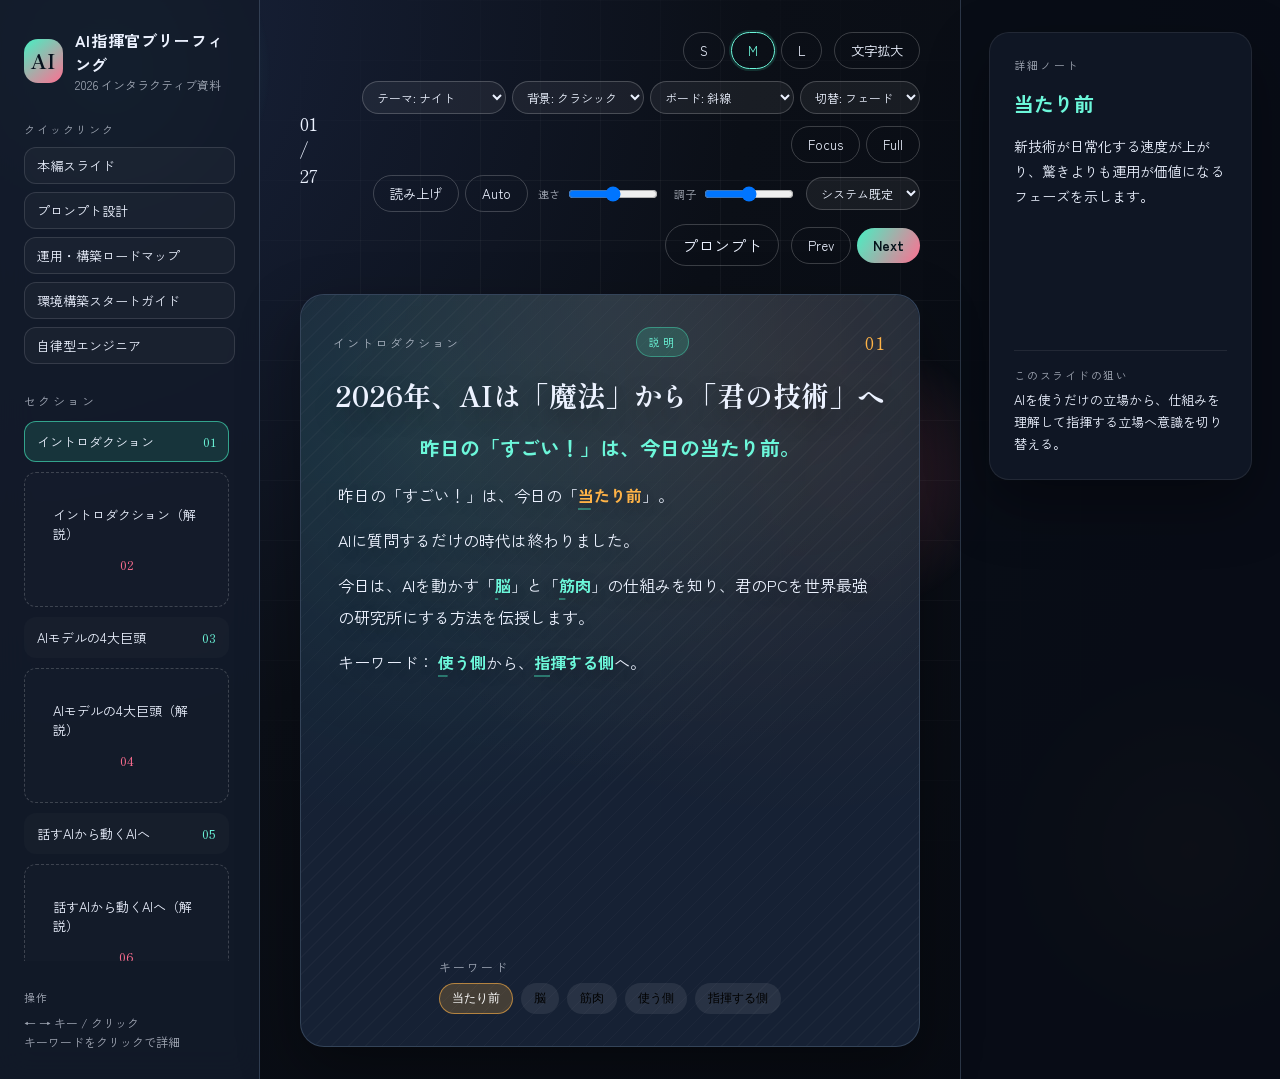
==== commit b47daa0d: "Claudの説明までUP" ====
--- a/index.html
+++ b/index.html
@@ -58,6 +58,7 @@
           <a class="quick-link" href="prompt.html">プロンプト設計</a>
           <a class="quick-link" href="roadmap.html">運用・構築ロードマップ</a>
           <a class="quick-link" href="setup.html">環境構築スタートガイド</a>
+          <a class="quick-link" href="agent.html">自律型エンジニア</a>
         </div>
       </div>
 
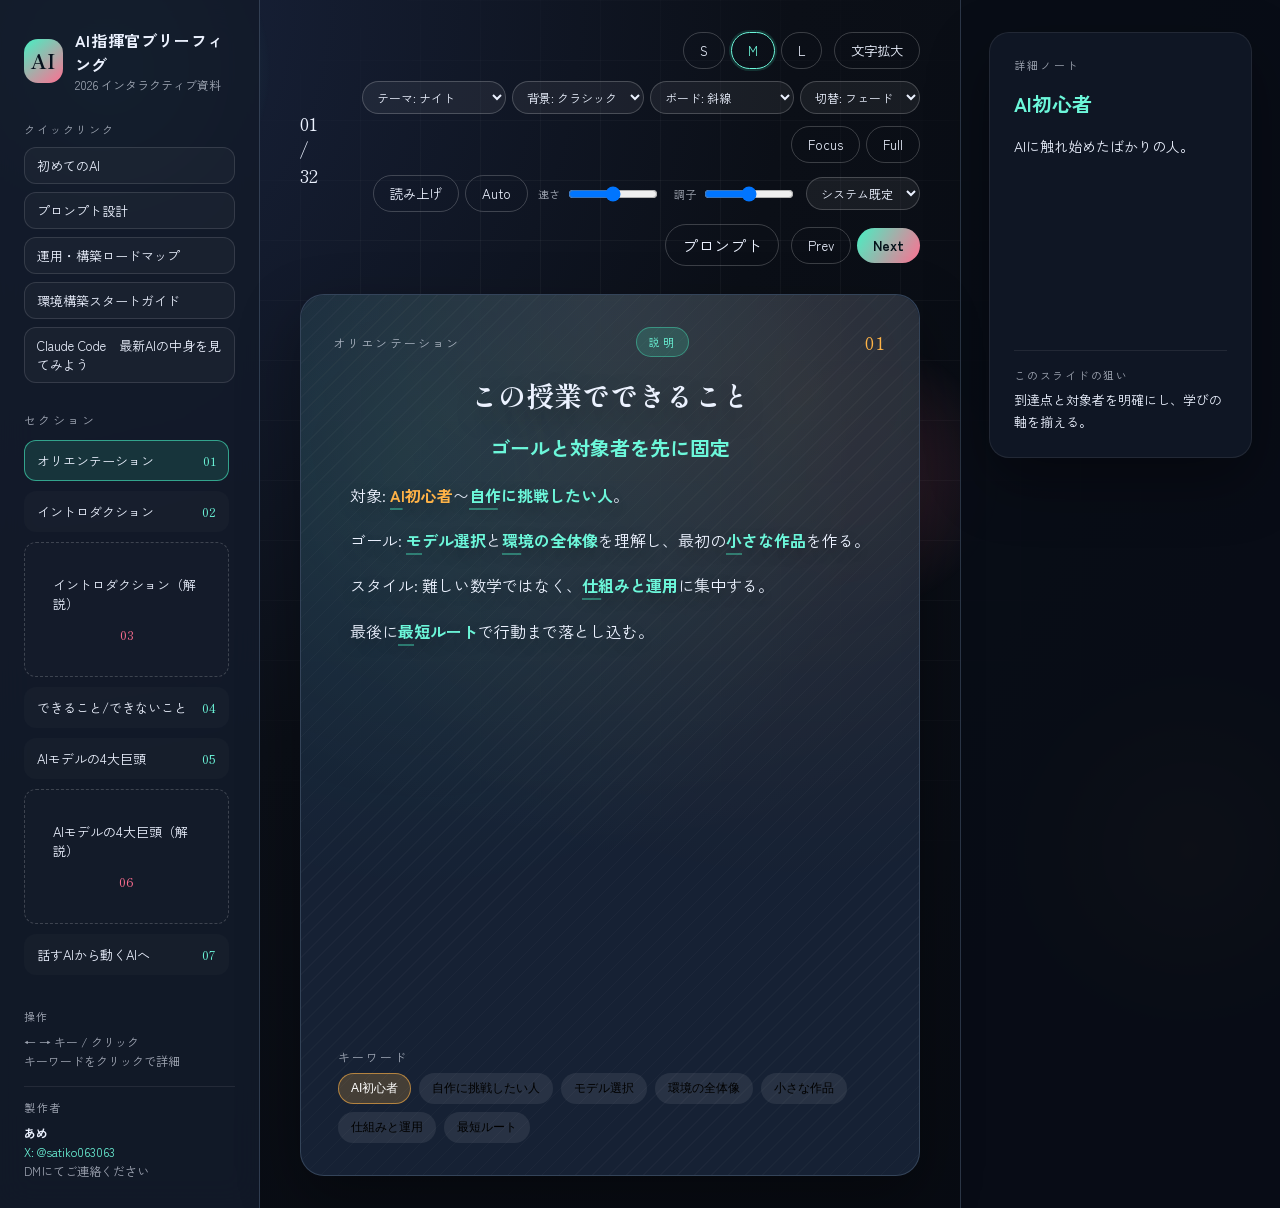
==== commit e5a09ee7: "製作者ネーム" ====
--- a/index.html
+++ b/index.html
@@ -54,11 +54,11 @@
       <div class="quick-links">
         <div class="quick-title">クイックリンク</div>
         <div class="quick-list">
-          <a class="quick-link" href="index.html">本編スライド</a>
+          <a class="quick-link" href="index.html">初めてのAI</a>
           <a class="quick-link" href="prompt.html">プロンプト設計</a>
           <a class="quick-link" href="roadmap.html">運用・構築ロードマップ</a>
           <a class="quick-link" href="setup.html">環境構築スタートガイド</a>
-          <a class="quick-link" href="agent.html">自律型エンジニア</a>
+          <a class="quick-link" href="agent.html">Claude Code　最新AIの中身を見てみよう</a>
         </div>
       </div>
 
@@ -71,6 +71,12 @@
         <div class="hint">操作</div>
         <div class="hint-row">← → キー / クリック</div>
         <div class="hint-row">キーワードをクリックで詳細</div>
+        <div class="sidebar-credit">
+          <div class="credit-title">製作者</div>
+          <div class="credit-name">あめ</div>
+          <div class="credit-handle">X: @satiko063063</div>
+          <div class="credit-note">DMにてご連絡ください</div>
+        </div>
       </div>
     </aside>
 
@@ -79,7 +85,7 @@
         <div class="progress">
           <span id="progress-number">01</span>
           <span class="progress-divider">/</span>
-          <span id="progress-total">12</span>
+          <span id="progress-total">32</span>
         </div>
         <div class="progress-bar"><span id="progress-bar"></span></div>
         <div class="controls">
--- a/styles.css
+++ b/styles.css
@@ -37,7 +37,8 @@
   font-family: var(--body-font);
   color: var(--text);
   background: radial-gradient(circle at top left, #1a2540 0%, #0b0f17 45%, #070a11 100%);
-  overflow: hidden;
+  overflow-x: hidden;
+  overflow-y: auto;
 }
 
 body[data-theme="night"] {
@@ -116,7 +117,8 @@
 }
 
 body[data-bg="wind"] {
-  overflow: hidden;
+  overflow-x: hidden;
+  overflow-y: auto;
   background: radial-gradient(circle at top right, #1f2a1f 0%, #0b1216 45%, #080a12 100%);
 }
 
@@ -898,6 +900,31 @@
   line-height: 1.6;
 }
 
+.sidebar-credit {
+  margin-top: 16px;
+  padding-top: 12px;
+  border-top: 1px solid rgba(255, 255, 255, 0.08);
+  font-size: 12px;
+  color: var(--muted);
+  line-height: 1.6;
+}
+
+.credit-title {
+  font-size: 11px;
+  letter-spacing: 0.18em;
+  text-transform: uppercase;
+  margin-bottom: 6px;
+}
+
+.credit-name {
+  font-weight: 600;
+  color: var(--text);
+}
+
+.credit-handle {
+  color: var(--accent-strong);
+}
+
 .hint {
   font-size: 11px;
   letter-spacing: 0.12em;
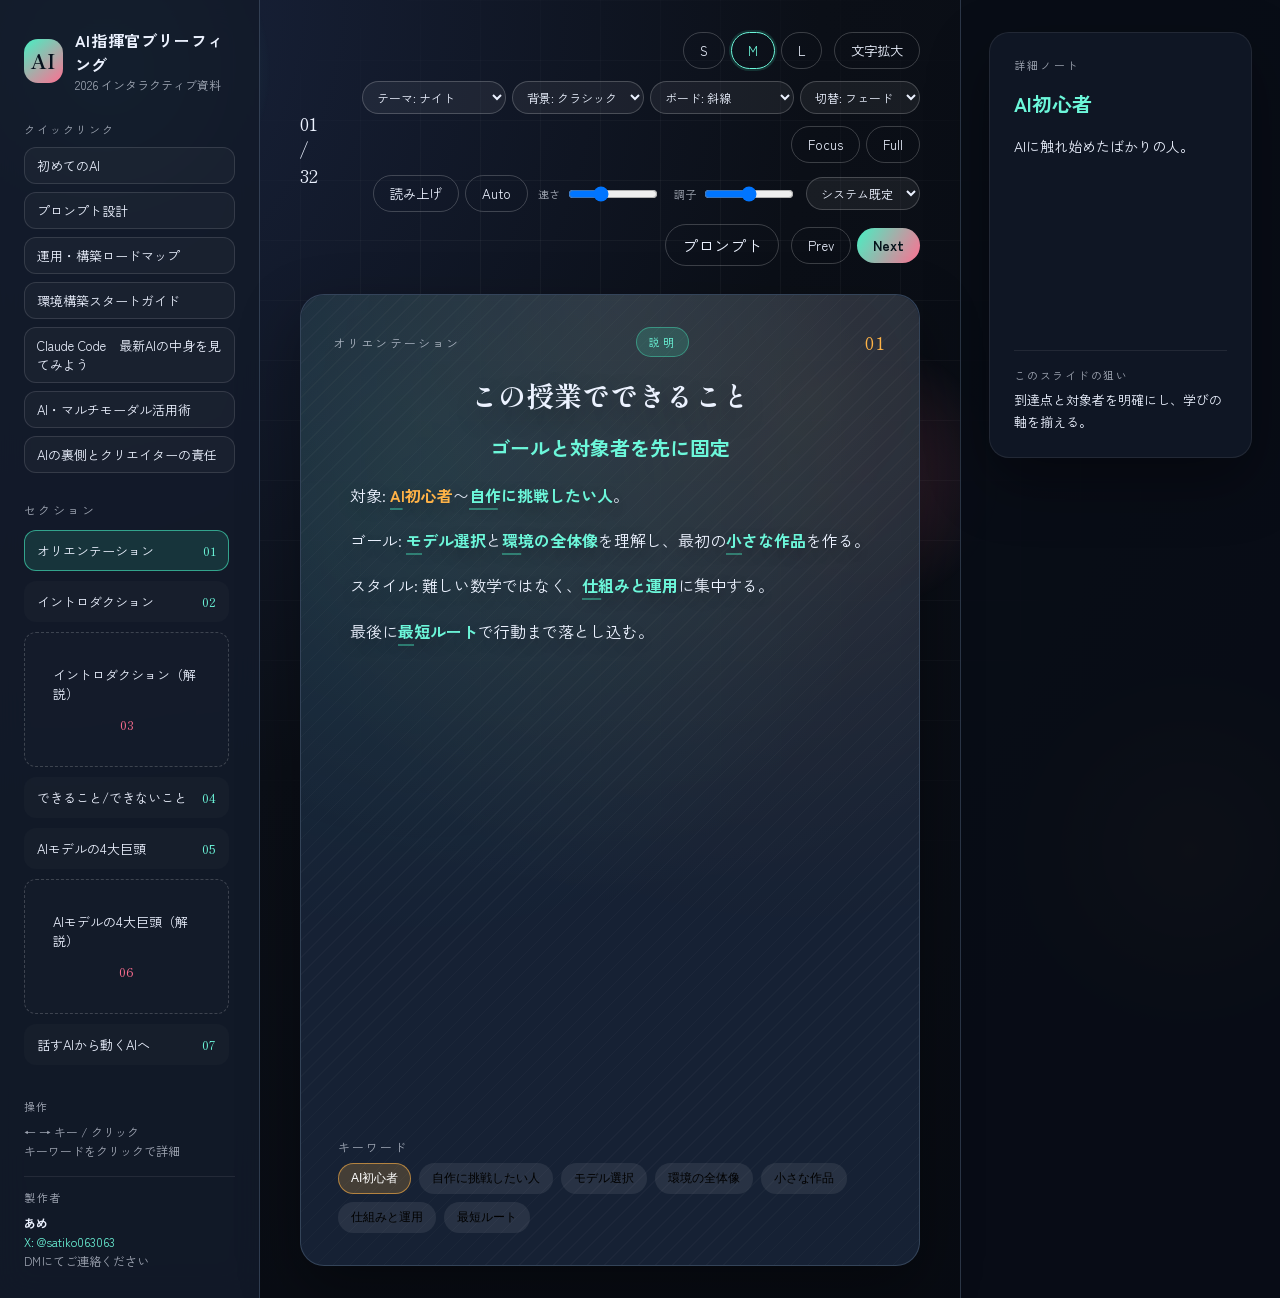
==== commit c0fb168d: "トークンAPI" ====
--- a/index.html
+++ b/index.html
@@ -59,6 +59,8 @@
           <a class="quick-link" href="roadmap.html">運用・構築ロードマップ</a>
           <a class="quick-link" href="setup.html">環境構築スタートガイド</a>
           <a class="quick-link" href="agent.html">Claude Code　最新AIの中身を見てみよう</a>
+          <a class="quick-link" href="multimodal.html">AI・マルチモーダル活用術</a>
+          <a class="quick-link" href="creator.html">AIの裏側とクリエイターの責任</a>
         </div>
       </div>
 
@@ -135,7 +137,7 @@
             <button id="tts-btn" class="btn" type="button" aria-pressed="false">読み上げ</button>
             <button id="tts-auto-btn" class="btn" type="button" aria-pressed="false">Auto</button>
             <label class="tts-label">速さ
-              <input id="tts-rate" class="tts-range" type="range" min="0.7" max="1.3" step="0.1" value="1.0" />
+              <input id="tts-rate" class="tts-range" type="range" min="0.7" max="1.6" step="0.1" value="1.0" />
             </label>
             <label class="tts-label">調子
               <input id="tts-pitch" class="tts-range" type="range" min="0.8" max="1.2" step="0.1" value="1.0" />
@@ -184,3 +186,5 @@
   <script src="script.js"></script>
 </body>
 </html>
+
+
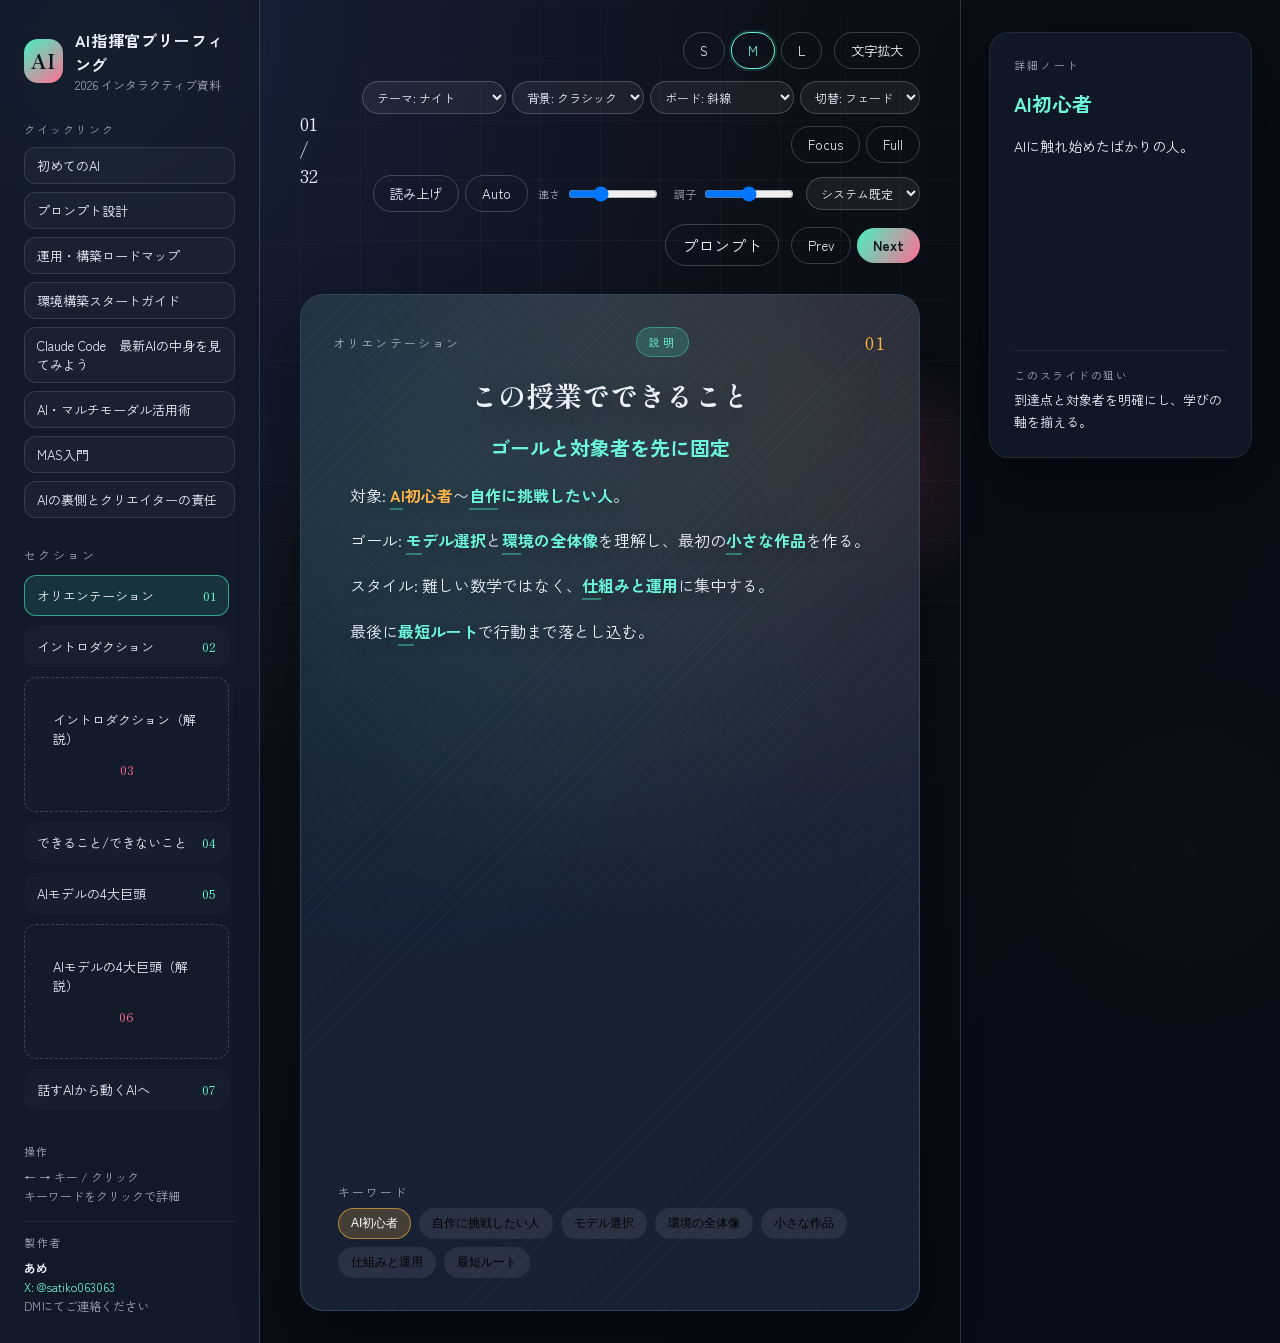
==== commit ac570dd9: "Add MAS intro slides and navigation link" ====
--- a/index.html
+++ b/index.html
@@ -60,6 +60,7 @@
           <a class="quick-link" href="setup.html">環境構築スタートガイド</a>
           <a class="quick-link" href="agent.html">Claude Code　最新AIの中身を見てみよう</a>
           <a class="quick-link" href="multimodal.html">AI・マルチモーダル活用術</a>
+          <a class="quick-link" href="mas.html">MAS入門</a>
           <a class="quick-link" href="creator.html">AIの裏側とクリエイターの責任</a>
         </div>
       </div>
